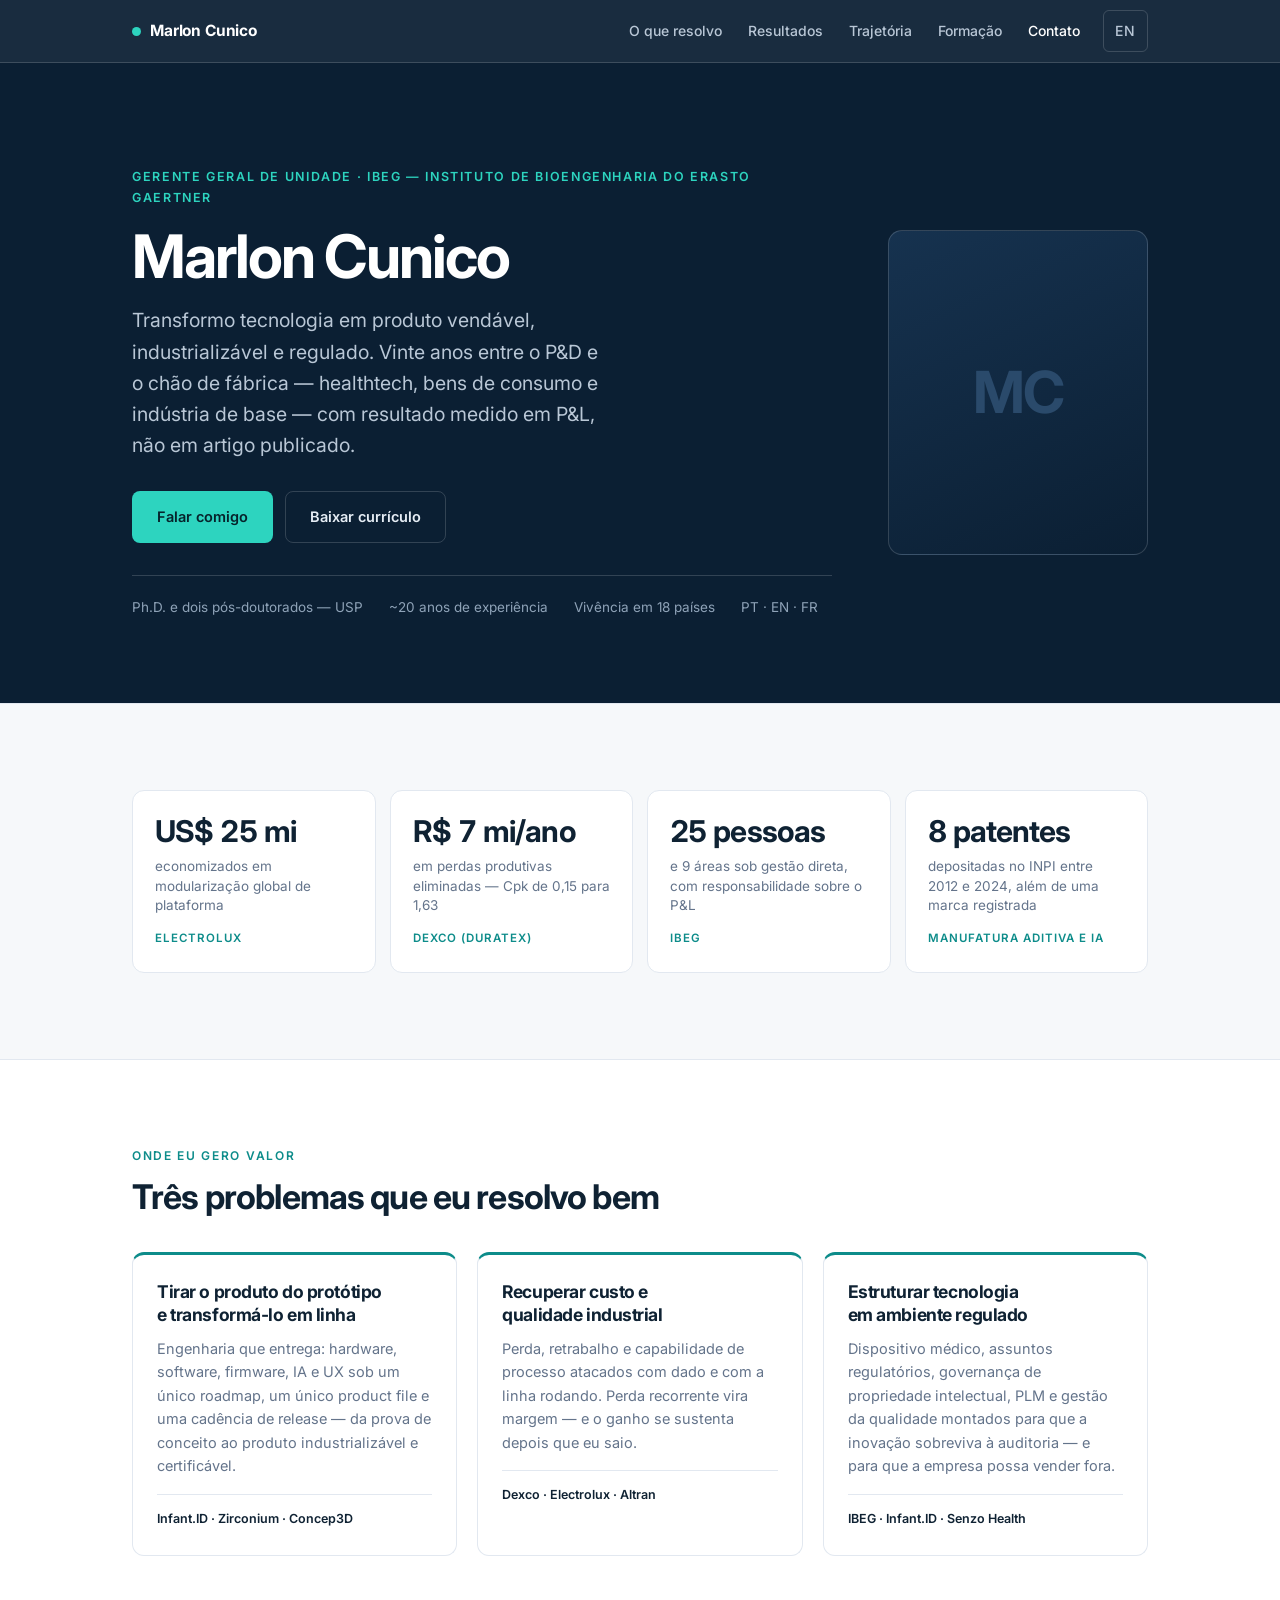
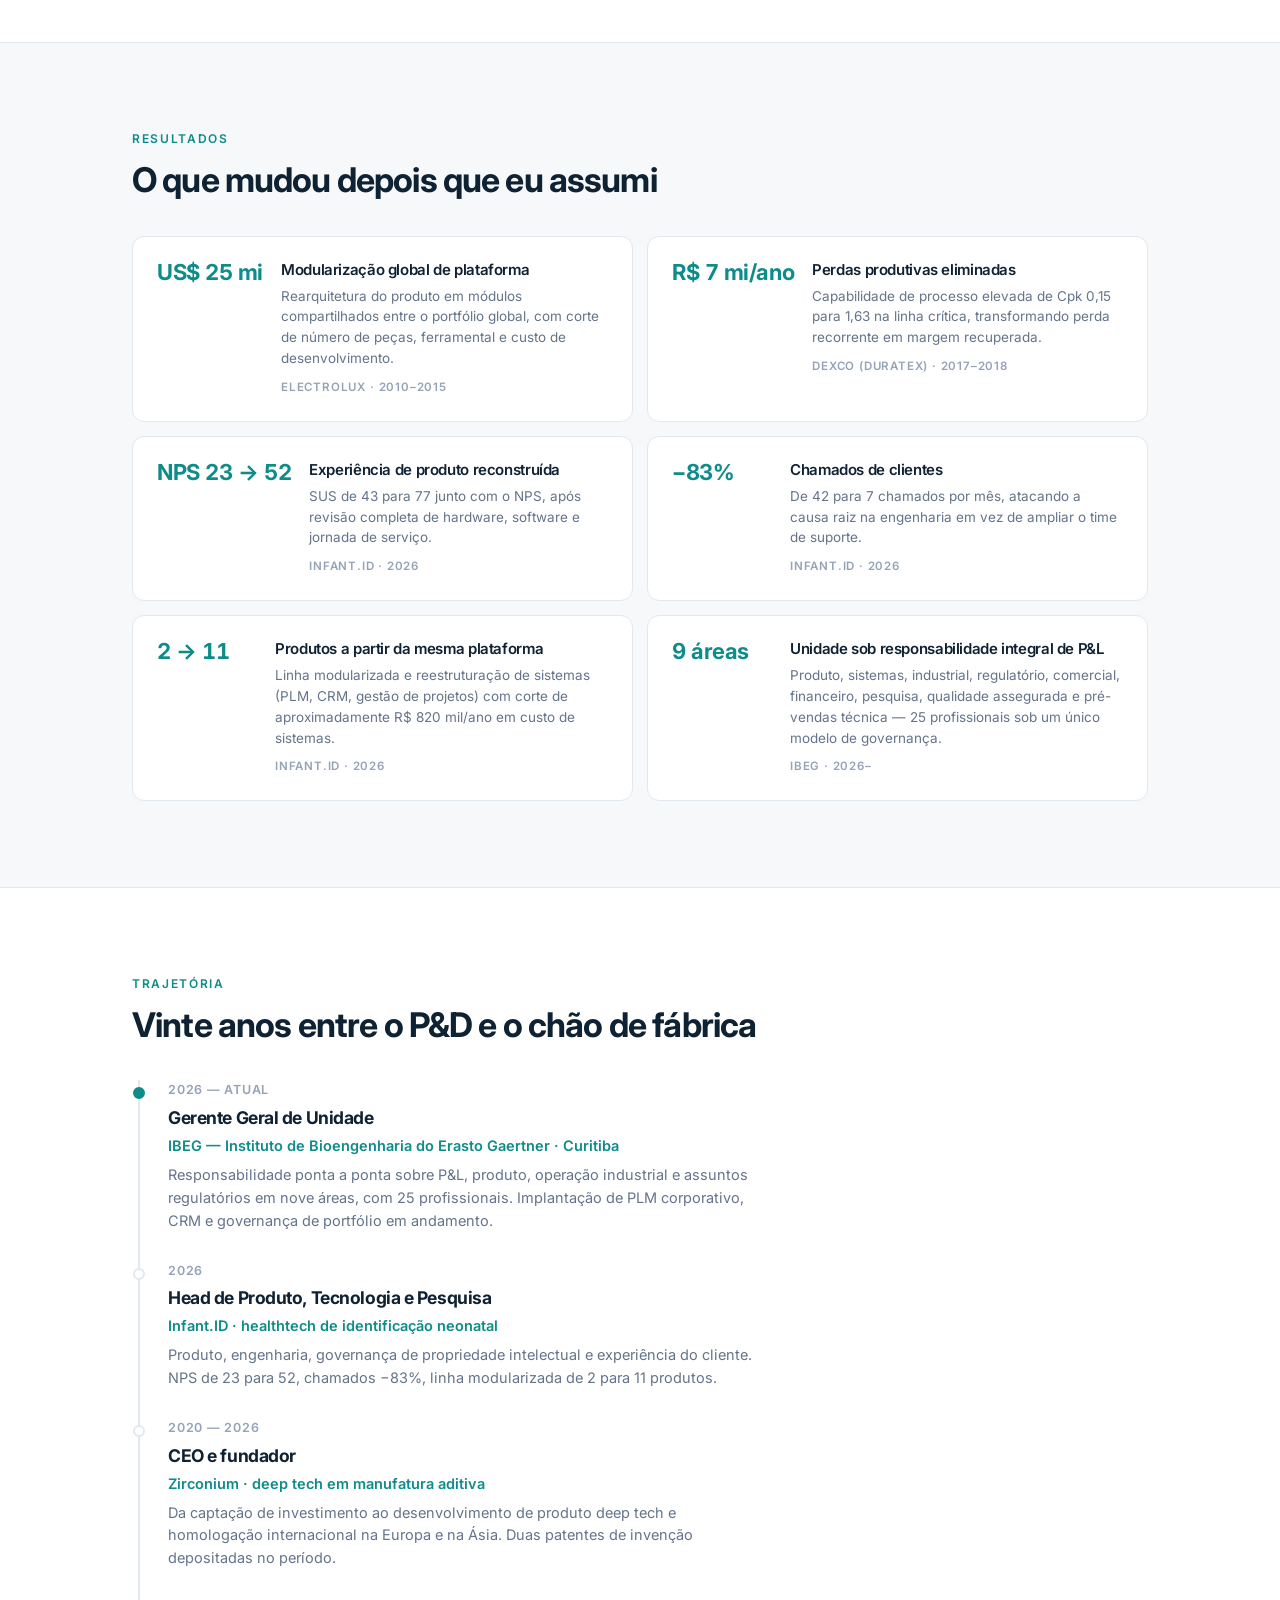
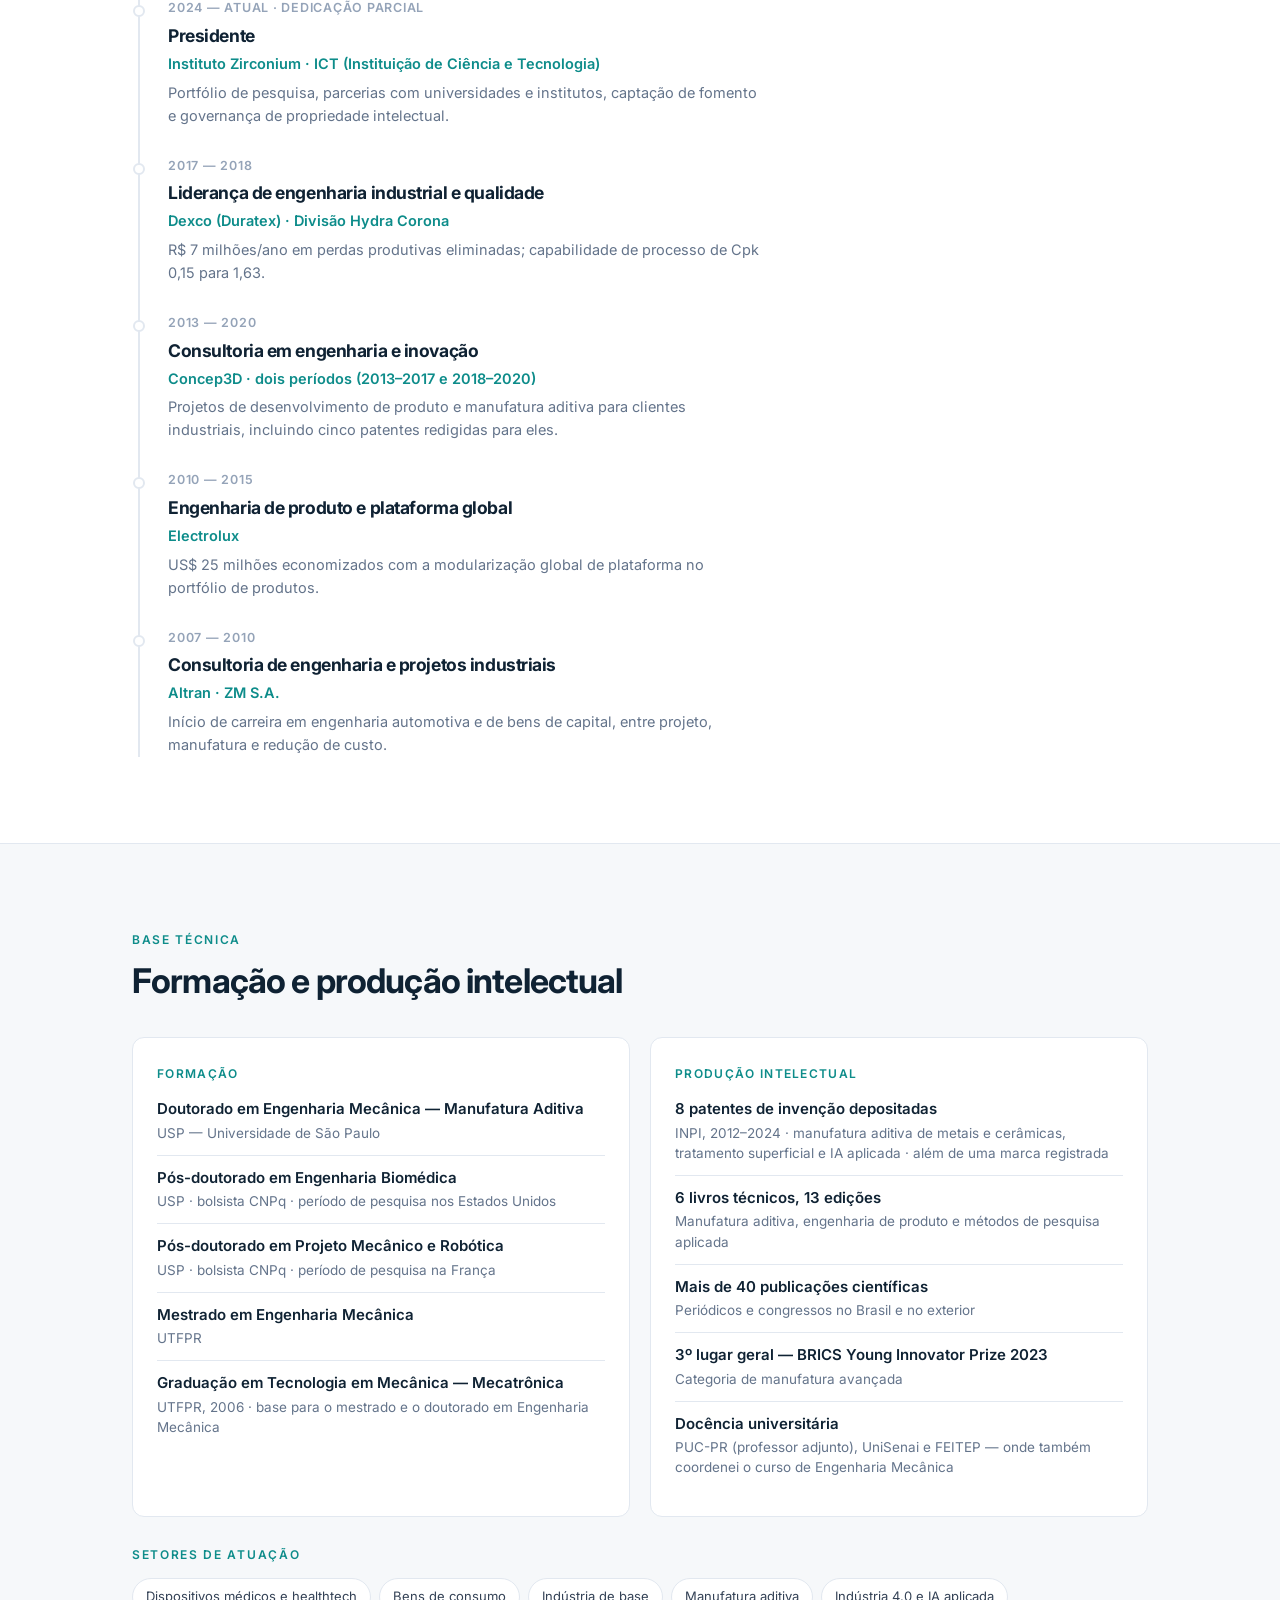
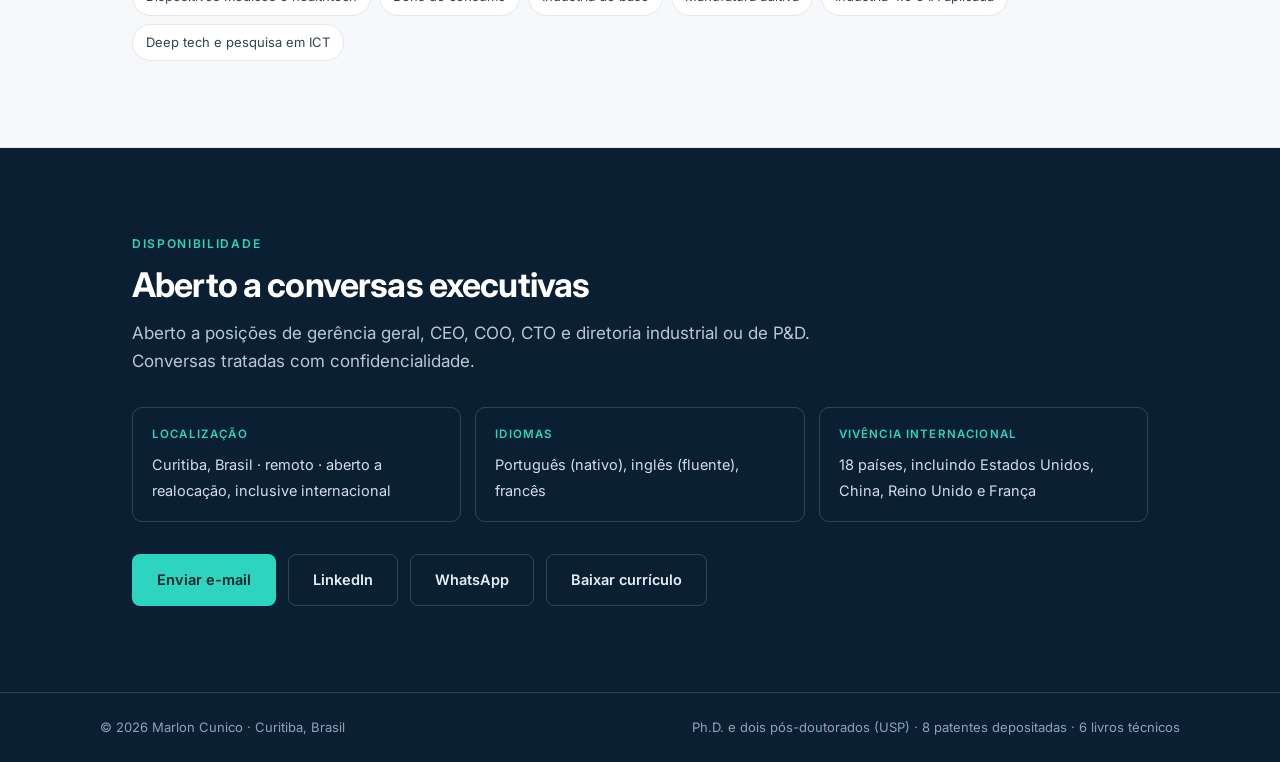
==== index.html @ d59b27b6 "Add files via upload" ====
<!DOCTYPE html>
<html lang="pt-BR">
<head>
<meta charset="utf-8">
<meta name="viewport" content="width=device-width, initial-scale=1">
<title>Marlon Cunico — Executivo de P&D e Indústria | CEO, Gerente Geral, Diretor Industrial</title>
<meta name="description" content="Executivo de P&D e indústria com ~20 anos entre engenharia avançada e chão de fábrica. Gerente Geral de Unidade no IBEG, Ph.D. e dois pós-doutorados pela USP, 8 patentes depositadas. Healthtech, dispositivos médicos e Indústria 4.0.">
<meta name="author" content="Marlon Wesley Machado Cunico">
<link rel="canonical" href="https://www.marloncunico.com/">
<link rel="alternate" hreflang="pt-BR" href="https://www.marloncunico.com/">
<link rel="alternate" hreflang="en" href="https://www.marloncunico.com/en/">
<link rel="alternate" hreflang="x-default" href="https://www.marloncunico.com/">

<meta property="og:type" content="profile">
<meta property="og:locale" content="pt_BR">
<meta property="og:locale:alternate" content="en_US">
<meta property="og:site_name" content="Marlon Cunico">
<meta property="og:title" content="Marlon Cunico — Executivo de P&D e Indústria">
<meta property="og:description" content="Transformo tecnologia em produto vendável, industrializável e regulado. US$ 25 mi em modularização global, R$ 7 mi/ano em perdas eliminadas, 9 áreas e 25 profissionais sob gestão.">
<meta property="og:url" content="https://www.marloncunico.com/">
<meta property="og:image" content="https://www.marloncunico.com/assets/img/og-image.png">
<meta property="og:image:width" content="1200">
<meta property="og:image:height" content="630">
<meta name="twitter:card" content="summary_large_image">
<meta name="theme-color" content="#0B1F33">

<link rel="icon" href="assets/img/favicon.svg" type="image/svg+xml">
<link rel="apple-touch-icon" href="assets/img/favicon.svg">
<link rel="preconnect" href="https://fonts.googleapis.com">
<link rel="preconnect" href="https://fonts.gstatic.com" crossorigin>
<link rel="stylesheet" href="https://fonts.googleapis.com/css2?family=Inter:wght@400;500;600;700&display=swap">
<link rel="stylesheet" href="assets/css/style.css">
</head>
<body>
<a class="skip" href="#conteudo">Ir para o conteúdo</a>

<header class="site-head">
  <div class="wrap head-in">
    <a class="brand" href="#topo"><span class="dot"></span>Marlon Cunico</a>
    <button class="nav-toggle" type="button" aria-expanded="false" aria-controls="menu">Menu</button>
    <nav class="nav" id="menu" aria-label="Navegação principal">
      <a href="#problemas">O que resolvo</a>
      <a href="#resultados">Resultados</a>
      <a href="#trajetoria">Trajetória</a>
      <a href="#formacao">Formação</a>
      <a href="#contato">Contato</a>
      <a class="lang" href="en/" hreflang="en" lang="en">EN</a>
    </nav>
  </div>
</header>

<main id="conteudo">

<!-- ============================ HERO ============================ -->
<section class="hero" id="topo">
  <div class="wrap hero-grid">
    <div>
      <p class="kicker">Gerente Geral de Unidade · IBEG — Instituto de Bioengenharia do Erasto Gaertner</p>
      <h1>Marlon Cunico</h1>
      <p class="tagline">Transformo tecnologia em produto vendável, industrializável e regulado. Vinte anos entre o P&amp;D e o chão de fábrica — healthtech, bens de consumo e indústria de base — com resultado medido em P&amp;L, não em artigo publicado.</p>
      <div class="actions">
        <a class="btn btn--primary" href="mailto:marloncunico@gmail.com?subject=Contato%20executivo">Falar comigo</a>
        <a class="btn btn--ghost" href="cv/cv-marlon-cunico.pdf" target="_blank" rel="noopener">Baixar currículo</a>
      </div>
      <p class="meta">
        <span>Ph.D. e dois pós-doutorados — USP</span>
        <span>~20 anos de experiência</span>
        <span>Vivência em 18 países</span>
        <span>PT · EN · FR</span>
      </p>
    </div>

    <!-- Foto: coloque o arquivo em assets/img/foto-marlon.jpg (proporção 4:5).
         Enquanto o arquivo não existir, aparece o monograma. -->
    <figure class="portrait">
      <img src="assets/img/foto-marlon.jpg" alt="Retrato de Marlon Cunico" width="440" height="550" onerror="this.remove()">
      <span class="portrait-mono" aria-hidden="true">MC</span>
    </figure>
  </div>
</section>

<!-- ============================ NÚMEROS ============================ -->
<section class="section section--tint" aria-label="Números de carreira">
  <div class="wrap">
    <ul class="kpis">
      <li class="kpi">
        <p class="figure">US$ 25 mi</p>
        <p class="label">economizados em modularização global de plataforma</p>
        <p class="source">Electrolux</p>
      </li>
      <li class="kpi">
        <p class="figure">R$ 7 mi/ano</p>
        <p class="label">em perdas produtivas eliminadas — Cpk de 0,15 para 1,63</p>
        <p class="source">Dexco (Duratex)</p>
      </li>
      <li class="kpi">
        <p class="figure">25 pessoas</p>
        <p class="label">e 9 áreas sob gestão direta, com responsabilidade sobre o P&amp;L</p>
        <p class="source">IBEG</p>
      </li>
      <li class="kpi">
        <p class="figure">8 patentes</p>
        <p class="label">depositadas no INPI entre 2012 e 2024, além de uma marca registrada</p>
        <p class="source">Manufatura aditiva e IA</p>
      </li>
    </ul>
  </div>
</section>

<!-- ============================ PROBLEMAS ============================ -->
<section class="section" id="problemas">
  <div class="wrap">
    <div class="head-gap">
      <p class="eyebrow">Onde eu gero valor</p>
      <h2>Três problemas que eu resolvo bem</h2>
    </div>
    <div class="problems">
      <article class="problem">
        <h3>Tirar o produto do protótipo e transformá-lo em linha</h3>
        <p>Engenharia que entrega: hardware, software, firmware, IA e UX sob um único roadmap, um único product file e uma cadência de release — da prova de conceito ao produto industrializável e certificável.</p>
        <p class="who">Infant.ID · Zirconium · Concep3D</p>
      </article>
      <article class="problem">
        <h3>Recuperar custo e qualidade industrial</h3>
        <p>Perda, retrabalho e capabilidade de processo atacados com dado e com a linha rodando. Perda recorrente vira margem — e o ganho se sustenta depois que eu saio.</p>
        <p class="who">Dexco · Electrolux · Altran</p>
      </article>
      <article class="problem">
        <h3>Estruturar tecnologia em ambiente regulado</h3>
        <p>Dispositivo médico, assuntos regulatórios, governança de propriedade intelectual, PLM e gestão da qualidade montados para que a inovação sobreviva à auditoria — e para que a empresa possa vender fora.</p>
        <p class="who">IBEG · Infant.ID · Senzo Health</p>
      </article>
    </div>
  </div>
</section>

<!-- ============================ RESULTADOS ============================ -->
<section class="section section--tint" id="resultados">
  <div class="wrap">
    <div class="head-gap">
      <p class="eyebrow">Resultados</p>
      <h2>O que mudou depois que eu assumi</h2>
    </div>
    <div class="results">
      <article class="result">
        <p class="figure">US$ 25 mi</p>
        <div>
          <h3>Modularização global de plataforma</h3>
          <p>Rearquitetura do produto em módulos compartilhados entre o portfólio global, com corte de número de peças, ferramental e custo de desenvolvimento.</p>
          <p class="where">Electrolux · 2010–2015</p>
        </div>
      </article>
      <article class="result">
        <p class="figure">R$ 7 mi/ano</p>
        <div>
          <h3>Perdas produtivas eliminadas</h3>
          <p>Capabilidade de processo elevada de Cpk 0,15 para 1,63 na linha crítica, transformando perda recorrente em margem recuperada.</p>
          <p class="where">Dexco (Duratex) · 2017–2018</p>
        </div>
      </article>
      <article class="result">
        <p class="figure">NPS 23 → 52</p>
        <div>
          <h3>Experiência de produto reconstruída</h3>
          <p>SUS de 43 para 77 junto com o NPS, após revisão completa de hardware, software e jornada de serviço.</p>
          <p class="where">Infant.ID · 2026</p>
        </div>
      </article>
      <article class="result">
        <p class="figure">−83%</p>
        <div>
          <h3>Chamados de clientes</h3>
          <p>De 42 para 7 chamados por mês, atacando a causa raiz na engenharia em vez de ampliar o time de suporte.</p>
          <p class="where">Infant.ID · 2026</p>
        </div>
      </article>
      <article class="result">
        <p class="figure">2 → 11</p>
        <div>
          <h3>Produtos a partir da mesma plataforma</h3>
          <p>Linha modularizada e reestruturação de sistemas (PLM, CRM, gestão de projetos) com corte de aproximadamente R$ 820 mil/ano em custo de sistemas.</p>
          <p class="where">Infant.ID · 2026</p>
        </div>
      </article>
      <article class="result">
        <p class="figure">9 áreas</p>
        <div>
          <h3>Unidade sob responsabilidade integral de P&amp;L</h3>
          <p>Produto, sistemas, industrial, regulatório, comercial, financeiro, pesquisa, qualidade assegurada e pré-vendas técnica — 25 profissionais sob um único modelo de governança.</p>
          <p class="where">IBEG · 2026–</p>
        </div>
      </article>
    </div>
  </div>
</section>

<!-- ============================ TRAJETÓRIA ============================ -->
<section class="section" id="trajetoria">
  <div class="wrap">
    <div class="head-gap">
      <p class="eyebrow">Trajetória</p>
      <h2>Vinte anos entre o P&amp;D e o chão de fábrica</h2>
    </div>
    <ol class="timeline">
      <li class="current">
        <p class="when">2026 — atual</p>
        <h3>Gerente Geral de Unidade</h3>
        <p class="org">IBEG — Instituto de Bioengenharia do Erasto Gaertner · Curitiba</p>
        <p>Responsabilidade ponta a ponta sobre P&amp;L, produto, operação industrial e assuntos regulatórios em nove áreas, com 25 profissionais. Implantação de PLM corporativo, CRM e governança de portfólio em andamento.</p>
      </li>
      <li>
        <p class="when">2026</p>
        <h3>Head de Produto, Tecnologia e Pesquisa</h3>
        <p class="org">Infant.ID · healthtech de identificação neonatal</p>
        <p>Produto, engenharia, governança de propriedade intelectual e experiência do cliente. NPS de 23 para 52, chamados −83%, linha modularizada de 2 para 11 produtos.</p>
      </li>
      <li>
        <p class="when">2020 — 2026</p>
        <h3>CEO e fundador</h3>
        <p class="org">Zirconium · deep tech em manufatura aditiva</p>
        <p>Da captação de investimento ao desenvolvimento de produto deep tech e homologação internacional na Europa e na Ásia. Duas patentes de invenção depositadas no período.</p>
      </li>
      <li>
        <p class="when">2024 — atual · dedicação parcial</p>
        <h3>Presidente</h3>
        <p class="org">Instituto Zirconium · ICT (Instituição de Ciência e Tecnologia)</p>
        <p>Portfólio de pesquisa, parcerias com universidades e institutos, captação de fomento e governança de propriedade intelectual.</p>
      </li>
      <li>
        <p class="when">2017 — 2018</p>
        <h3>Liderança de engenharia industrial e qualidade</h3>
        <p class="org">Dexco (Duratex) · Divisão Hydra Corona</p>
        <p>R$ 7 milhões/ano em perdas produtivas eliminadas; capabilidade de processo de Cpk 0,15 para 1,63.</p>
      </li>
      <li>
        <p class="when">2013 — 2020</p>
        <h3>Consultoria em engenharia e inovação</h3>
        <p class="org">Concep3D · dois períodos (2013–2017 e 2018–2020)</p>
        <p>Projetos de desenvolvimento de produto e manufatura aditiva para clientes industriais, incluindo cinco patentes redigidas para eles.</p>
      </li>
      <li>
        <p class="when">2010 — 2015</p>
        <h3>Engenharia de produto e plataforma global</h3>
        <p class="org">Electrolux</p>
        <p>US$ 25 milhões economizados com a modularização global de plataforma no portfólio de produtos.</p>
      </li>
      <li>
        <p class="when">2007 — 2010</p>
        <h3>Consultoria de engenharia e projetos industriais</h3>
        <p class="org">Altran · ZM S.A.</p>
        <p>Início de carreira em engenharia automotiva e de bens de capital, entre projeto, manufatura e redução de custo.</p>
      </li>
    </ol>
  </div>
</section>

<!-- ============================ FORMAÇÃO ============================ -->
<section class="section section--tint" id="formacao">
  <div class="wrap">
    <div class="head-gap">
      <p class="eyebrow">Base técnica</p>
      <h2>Formação e produção intelectual</h2>
    </div>
    <div class="two-cols">
      <div class="panel">
        <h3>Formação</h3>
        <div class="entry">
          <strong>Doutorado em Engenharia Mecânica — Manufatura Aditiva</strong>
          <span>USP — Universidade de São Paulo</span>
        </div>
        <div class="entry">
          <strong>Pós-doutorado em Engenharia Biomédica</strong>
          <span>USP · bolsista CNPq · período de pesquisa nos Estados Unidos</span>
        </div>
        <div class="entry">
          <strong>Pós-doutorado em Projeto Mecânico e Robótica</strong>
          <span>USP · bolsista CNPq · período de pesquisa na França</span>
        </div>
        <div class="entry">
          <strong>Mestrado em Engenharia Mecânica</strong>
          <span>UTFPR</span>
        </div>
        <div class="entry">
          <strong>Graduação em Tecnologia em Mecânica — Mecatrônica</strong>
          <span>UTFPR, 2006 · base para o mestrado e o doutorado em Engenharia Mecânica</span>
        </div>
      </div>

      <div class="panel">
        <h3>Produção intelectual</h3>
        <div class="entry">
          <strong>8 patentes de invenção depositadas</strong>
          <span>INPI, 2012–2024 · manufatura aditiva de metais e cerâmicas, tratamento superficial e IA aplicada · além de uma marca registrada</span>
        </div>
        <div class="entry">
          <strong>6 livros técnicos, 13 edições</strong>
          <span>Manufatura aditiva, engenharia de produto e métodos de pesquisa aplicada</span>
        </div>
        <div class="entry">
          <strong>Mais de 40 publicações científicas</strong>
          <span>Periódicos e congressos no Brasil e no exterior</span>
        </div>
        <div class="entry">
          <strong>3º lugar geral — BRICS Young Innovator Prize 2023</strong>
          <span>Categoria de manufatura avançada</span>
        </div>
        <div class="entry">
          <strong>Docência universitária</strong>
          <span>PUC-PR (professor adjunto), UniSenai e FEITEP — onde também coordenei o curso de Engenharia Mecânica</span>
        </div>
      </div>
    </div>

    <p class="eyebrow" style="margin-top:28px">Setores de atuação</p>
    <div class="tags">
      <span class="tag">Dispositivos médicos e healthtech</span>
      <span class="tag">Bens de consumo</span>
      <span class="tag">Indústria de base</span>
      <span class="tag">Manufatura aditiva</span>
      <span class="tag">Indústria 4.0 e IA aplicada</span>
      <span class="tag">Deep tech e pesquisa em ICT</span>
    </div>
  </div>
</section>

<!-- ============================ CONTATO ============================ -->
<section class="section section--dark" id="contato">
  <div class="wrap">
    <p class="eyebrow">Disponibilidade</p>
    <h2>Aberto a conversas executivas</h2>
    <p class="intro">Aberto a posições de gerência geral, CEO, COO, CTO e diretoria industrial ou de P&amp;D. Conversas tratadas com confidencialidade.</p>

    <div class="avail">
      <div>
        <strong>Localização</strong>
        <span>Curitiba, Brasil · remoto · aberto a realocação, inclusive internacional</span>
      </div>
      <div>
        <strong>Idiomas</strong>
        <span>Português (nativo), inglês (fluente), francês</span>
      </div>
      <div>
        <strong>Vivência internacional</strong>
        <span>18 países, incluindo Estados Unidos, China, Reino Unido e França</span>
      </div>
    </div>

    <div class="contact-actions">
      <a class="btn btn--primary" href="mailto:marloncunico@gmail.com?subject=Contato%20executivo">Enviar e-mail</a>
      <!-- CONFIRME a URL do seu perfil no LinkedIn -->
      <a class="btn btn--ghost" href="https://www.linkedin.com/in/marloncunico/" target="_blank" rel="noopener">LinkedIn</a>
      <!-- TROQUE 5541999999999 pelo seu WhatsApp: 55 + DDD + número -->
      <a class="btn btn--ghost" href="https://wa.me/5541999999999" target="_blank" rel="noopener">WhatsApp</a>
      <a class="btn btn--ghost" href="cv/cv-marlon-cunico.pdf" target="_blank" rel="noopener">Baixar currículo</a>
    </div>
  </div>
</section>

</main>

<footer class="site-foot">
  <div class="wrap foot-in">
    <span>© 2026 Marlon Cunico · Curitiba, Brasil</span>
    <span>Ph.D. e dois pós-doutorados (USP) · 8 patentes depositadas · 6 livros técnicos</span>
  </div>
</footer>

<script src="assets/js/main.js" defer></script>

<script type="application/ld+json">
{
  "@context": "https://schema.org",
  "@type": "Person",
  "name": "Marlon Cunico",
  "alternateName": "Marlon Wesley Machado Cunico",
  "url": "https://www.marloncunico.com/",
  "image": "https://www.marloncunico.com/assets/img/foto-marlon.jpg",
  "email": "mailto:marloncunico@gmail.com",
  "jobTitle": "Gerente Geral de Unidade",
  "description": "Executivo de P&D e indústria com cerca de 20 anos entre engenharia avançada, gestão geral e inovação. Ph.D. e dois pós-doutorados pela USP em manufatura aditiva e engenharia biomédica.",
  "worksFor": {
    "@type": "Organization",
    "name": "IBEG — Instituto de Bioengenharia do Erasto Gaertner"
  },
  "alumniOf": [
    { "@type": "CollegeOrUniversity", "name": "Universidade de São Paulo (USP)" },
    { "@type": "CollegeOrUniversity", "name": "Universidade Tecnológica Federal do Paraná (UTFPR)" }
  ],
  "knowsAbout": [
    "Manufatura aditiva",
    "Dispositivos médicos",
    "Engenharia de produto",
    "Indústria 4.0",
    "Assuntos regulatórios",
    "Gestão industrial"
  ],
  "knowsLanguage": ["pt-BR", "en", "fr"],
  "address": {
    "@type": "PostalAddress",
    "addressLocality": "Curitiba",
    "addressRegion": "PR",
    "addressCountry": "BR"
  },
  "sameAs": [
    "https://www.linkedin.com/in/marloncunico/",
    "http://lattes.cnpq.br/1738615239211559"
  ]
}
</script>
</body>
</html>
---- assets/css/style.css ----
/* =========================================================
   marloncunico.com — folha de estilo única
   Paleta: azul-petróleo profundo + teal. Tipografia: Inter.
   ========================================================= */

:root{
  --navy:#0B1F33;
  --navy-2:#16324F;
  --ink:#0F2233;
  --text:#334155;
  --muted:#64748B;
  --line:#E2E8F0;
  --surface:#F6F8FA;
  --white:#FFFFFF;
  --teal:#0D8C8A;
  --teal-bright:#2DD4BF;
  --teal-soft:#E6F4F3;
  --on-dark:#E6EDF5;
  --on-dark-mute:#B9C7D6;
  --on-dark-faint:#8FA3B8;
  --line-dark:rgba(255,255,255,.16);
  --wrap:1080px;
  --pad:clamp(20px,4vw,32px);
  --radius:12px;
}

*,*::before,*::after{box-sizing:border-box}
html{scroll-behavior:smooth;scroll-padding-top:78px}
@media (prefers-reduced-motion:reduce){
  html{scroll-behavior:auto}
  *{animation:none!important;transition:none!important}
}
body{
  margin:0;
  background:var(--white);
  color:var(--text);
  font:16px/1.65 Inter,system-ui,-apple-system,"Segoe UI",Roboto,Arial,sans-serif;
  -webkit-font-smoothing:antialiased;
  text-rendering:optimizeLegibility;
}
img{max-width:100%;display:block}
a{color:var(--teal)}
h1,h2,h3{color:var(--ink);margin:0;letter-spacing:-.025em;text-wrap:balance}
p{margin:0}
ul,ol{margin:0;padding:0;list-style:none}

.wrap{width:100%;max-width:var(--wrap);margin:0 auto;padding-left:var(--pad);padding-right:var(--pad)}
.skip{position:absolute;left:-9999px;top:0;background:var(--white);color:var(--ink);padding:12px 18px;z-index:99}
.skip:focus{left:12px;top:12px}
:focus-visible{outline:2px solid var(--teal-bright);outline-offset:3px;border-radius:4px}

/* ---------- cabeçalho ---------- */
.site-head{
  position:sticky;top:0;z-index:50;
  background:rgba(11,31,51,.94);
  backdrop-filter:saturate(160%) blur(10px);
  border-bottom:1px solid var(--line-dark);
}
.head-in{display:flex;align-items:center;justify-content:space-between;gap:20px;height:62px}
.brand{
  font-weight:700;font-size:15.5px;color:#fff;text-decoration:none;letter-spacing:-.01em;
  display:inline-flex;align-items:center;gap:9px;
}
.brand .dot{width:9px;height:9px;border-radius:50%;background:var(--teal-bright);flex:0 0 auto}
.nav{display:flex;align-items:center;gap:4px}
.nav a{
  color:var(--on-dark-mute);text-decoration:none;font-size:14px;font-weight:500;
  padding:8px 11px;border-radius:6px;transition:color .15s,background .15s;
}
.nav a:hover{color:#fff;background:rgba(255,255,255,.07)}
.nav a.active{color:#fff}
.lang{
  margin-left:8px;padding:7px 13px;border:1px solid var(--line-dark);border-radius:999px;
  font-size:12px;font-weight:600;letter-spacing:.08em;color:var(--on-dark);text-decoration:none;
}
.lang:hover{border-color:#fff;color:#fff}
.nav-toggle{display:none;background:none;border:1px solid var(--line-dark);border-radius:8px;
  color:var(--on-dark);padding:8px 12px;font:600 13px Inter,sans-serif;cursor:pointer}

@media (max-width:820px){
  .nav-toggle{display:block}
  .nav{
    position:absolute;left:0;right:0;top:62px;display:none;flex-direction:column;align-items:stretch;
    gap:2px;background:var(--navy);border-bottom:1px solid var(--line-dark);padding:12px var(--pad) 18px;
  }
  .nav.open{display:flex}
  .nav a{padding:11px 4px;font-size:15px}
  .lang{margin:8px 0 0;align-self:flex-start}
}

/* ---------- blocos genéricos ---------- */
.section{padding:clamp(52px,7vw,86px) 0}
.section--tint{background:var(--surface);border-top:1px solid var(--line);border-bottom:1px solid var(--line)}
.section--dark{background:var(--navy);color:var(--on-dark)}
.eyebrow{
  font-size:12px;font-weight:600;letter-spacing:.14em;text-transform:uppercase;
  color:var(--teal);margin-bottom:12px;
}
.section--dark .eyebrow{color:var(--teal-bright)}
.section h2{font-size:clamp(25px,3.4vw,34px);line-height:1.14;font-weight:700;margin-bottom:14px}
.section--dark h2{color:#fff}
.section .intro{font-size:17px;color:var(--muted);max-width:62ch}
.section--dark .intro{color:var(--on-dark-mute)}
.section .head-gap{margin-bottom:36px}

/* ---------- hero ---------- */
.hero{background:var(--navy);color:var(--on-dark);padding:clamp(56px,9vw,104px) 0 clamp(48px,7vw,84px)}
.hero-grid{display:grid;grid-template-columns:minmax(0,1fr) 260px;gap:clamp(28px,5vw,56px);align-items:center}
.hero .kicker{
  font-size:12.5px;font-weight:600;letter-spacing:.13em;text-transform:uppercase;
  color:var(--teal-bright);margin-bottom:18px;
}
.hero h1{font-size:clamp(38px,6.4vw,60px);line-height:1.02;font-weight:700;color:#fff;letter-spacing:-.035em}
.hero .tagline{margin-top:18px;font-size:clamp(17px,2.1vw,19.5px);line-height:1.6;color:var(--on-dark-mute);max-width:40ch}
.hero .actions{display:flex;flex-wrap:wrap;gap:12px;margin-top:30px}
.hero .meta{
  margin-top:32px;padding-top:20px;border-top:1px solid var(--line-dark);
  display:flex;flex-wrap:wrap;gap:10px 26px;font-size:13.5px;color:var(--on-dark-faint);
}
.portrait{
  position:relative;margin:0;width:100%;aspect-ratio:4/5;border-radius:14px;overflow:hidden;
  border:1px solid var(--line-dark);background:linear-gradient(155deg,var(--navy-2),var(--navy));
}
.portrait img{width:100%;height:100%;object-fit:cover;position:relative;z-index:1}
.portrait-mono{
  position:absolute;inset:0;display:flex;align-items:center;justify-content:center;
  font-size:58px;font-weight:700;letter-spacing:-.04em;color:#2A4A6B;
}
@media (max-width:860px){
  .hero-grid{grid-template-columns:1fr}
  .portrait{display:none}
}

/* ---------- botões ---------- */
.btn{
  display:inline-block;text-decoration:none;font-size:14.5px;font-weight:600;
  padding:13px 24px;border-radius:8px;border:1px solid transparent;transition:.15s;cursor:pointer;
}
.btn--primary{background:var(--teal-bright);color:#06232B}
.btn--primary:hover{background:#5EEAD4}
.btn--ghost{border-color:var(--line-dark);color:var(--on-dark)}
.btn--ghost:hover{border-color:#fff;color:#fff}

/* ---------- números ---------- */
.kpis{display:grid;grid-template-columns:repeat(4,1fr);gap:14px}
.kpi{background:var(--white);border:1px solid var(--line);border-radius:var(--radius);padding:24px 22px}
.kpi .figure{
  font-size:clamp(23px,2.7vw,30px);font-weight:700;letter-spacing:-.03em;color:var(--ink);
  line-height:1.12;font-variant-numeric:tabular-nums;text-wrap:balance;
}
.kpi .label{font-size:13.5px;line-height:1.45;color:var(--muted);margin-top:9px}
.kpi .source{
  font-size:11.5px;font-weight:600;letter-spacing:.09em;text-transform:uppercase;
  color:var(--teal);margin-top:13px;
}
@media (max-width:900px){.kpis{grid-template-columns:repeat(2,1fr)}}
@media (max-width:520px){.kpis{gap:10px}.kpi{padding:18px 16px}}
@media (max-width:560px){.hero .kicker{font-size:11.5px;letter-spacing:.11em}}

/* ---------- problemas ---------- */
.problems{display:grid;grid-template-columns:repeat(3,1fr);gap:20px}
.problem{border:1px solid var(--line);border-top:3px solid var(--teal);border-radius:var(--radius);padding:26px 24px}
.problem h3{font-size:17.5px;font-weight:700;line-height:1.3;margin-bottom:10px}
.problem p{font-size:14.5px;line-height:1.62;color:var(--muted)}
.problem .who{
  margin-top:16px;padding-top:14px;border-top:1px solid var(--line);
  font-size:12.5px;font-weight:600;color:var(--ink);
}
@media (max-width:860px){.problems{grid-template-columns:1fr}}

/* ---------- resultados ---------- */
.results{display:grid;grid-template-columns:repeat(2,1fr);gap:14px}
.result{
  background:var(--white);border:1px solid var(--line);border-radius:var(--radius);
  padding:22px 24px;display:flex;gap:18px;align-items:flex-start;
}
.result .figure{
  flex:0 0 auto;min-width:100px;font-size:22px;font-weight:700;letter-spacing:-.02em;
  color:var(--teal);line-height:1.25;font-variant-numeric:tabular-nums;
}
.result h3{font-size:15px;font-weight:600;line-height:1.4;margin-bottom:6px}
.result p{font-size:13.5px;line-height:1.55;color:var(--muted)}
.result .where{
  display:inline-block;margin-top:10px;font-size:11.5px;font-weight:600;
  letter-spacing:.07em;text-transform:uppercase;color:#94A3B8;
}
@media (max-width:860px){
  .results{grid-template-columns:1fr}
  .result{flex-direction:column;gap:7px}
  .result .figure{min-width:0;font-size:20px}
}

/* ---------- trajetória ---------- */
.timeline{border-left:2px solid var(--line);margin-left:6px}
.timeline li{position:relative;padding:0 0 28px 28px}
.timeline li:last-child{padding-bottom:0}
.timeline li::before{
  content:"";position:absolute;left:-7px;top:7px;width:12px;height:12px;border-radius:50%;
  background:var(--white);border:2px solid var(--line);
}
.timeline li.current::before{background:var(--teal);border-color:var(--teal)}
.timeline .when{font-size:12.5px;font-weight:600;letter-spacing:.06em;color:#94A3B8;text-transform:uppercase}
.timeline h3{font-size:17.5px;font-weight:700;margin:4px 0 2px}
.timeline .org{font-size:14.5px;font-weight:600;color:var(--teal);margin-bottom:6px}
.timeline p{font-size:14.5px;line-height:1.58;color:var(--muted);max-width:66ch}
@media (max-width:560px){
  .timeline li{padding-left:22px;padding-bottom:22px}
  .timeline h3{font-size:16.5px}
  .timeline p{font-size:14px}
}

/* ---------- formação ---------- */
.two-cols{display:grid;grid-template-columns:1fr 1fr;gap:20px}
.panel{background:var(--white);border:1px solid var(--line);border-radius:var(--radius);padding:26px 24px}
.panel h3{
  font-size:12px;font-weight:600;letter-spacing:.11em;text-transform:uppercase;
  color:var(--teal);margin-bottom:16px;
}
.entry{padding:12px 0;border-top:1px solid var(--line)}
.entry:first-of-type{border-top:0;padding-top:0}
.entry strong{display:block;font-size:15px;font-weight:600;color:var(--ink);line-height:1.35}
.entry span{display:block;font-size:13.5px;color:var(--muted);line-height:1.5;margin-top:3px}
.tags{display:flex;flex-wrap:wrap;gap:8px;margin-top:14px}
.tag{
  display:inline-block;padding:7px 13px;border:1px solid var(--line);border-radius:999px;
  font-size:13px;color:var(--text);background:var(--white);
}
@media (max-width:860px){.two-cols{grid-template-columns:1fr}}

/* ---------- contato ---------- */
.avail{display:grid;grid-template-columns:repeat(3,1fr);gap:14px;margin:32px 0}
.avail div{border:1px solid var(--line-dark);border-radius:10px;padding:17px 19px}
.avail strong{
  display:block;font-size:11.5px;font-weight:600;letter-spacing:.1em;text-transform:uppercase;
  color:var(--teal-bright);margin-bottom:7px;
}
.avail span{font-size:14.5px;color:#D3DEEA;line-height:1.45}
.contact-actions{display:flex;flex-wrap:wrap;gap:12px}
@media (max-width:860px){.avail{grid-template-columns:1fr}}

/* ---------- rodapé ---------- */
.site-foot{background:var(--navy);color:var(--on-dark-faint);border-top:1px solid var(--line-dark)}
.foot-in{
  display:flex;justify-content:space-between;align-items:center;gap:14px;flex-wrap:wrap;
  padding:24px 0;font-size:13px;
}
.foot-in a{color:var(--on-dark-faint);text-decoration:none}
.foot-in a:hover{color:#fff}

/* ---------- impressão ---------- */
@media print{
  .site-head,.nav-toggle,.hero .actions,.contact-actions,.site-foot,.portrait{display:none!important}
  body{font-size:11pt;color:#000;background:#fff}
  .hero,.section--dark{background:#fff!important;color:#000!important}
  .hero h1,.section--dark h2,.hero .tagline,.avail span{color:#000!important}
  .section{padding:14pt 0;break-inside:avoid}
  .kpi,.result,.problem,.panel,.avail div{border:1pt solid #999;break-inside:avoid}
  .timeline li{break-inside:avoid}
  a[href^="http"]::after{content:" (" attr(href) ")";font-size:9pt;color:#555}
}
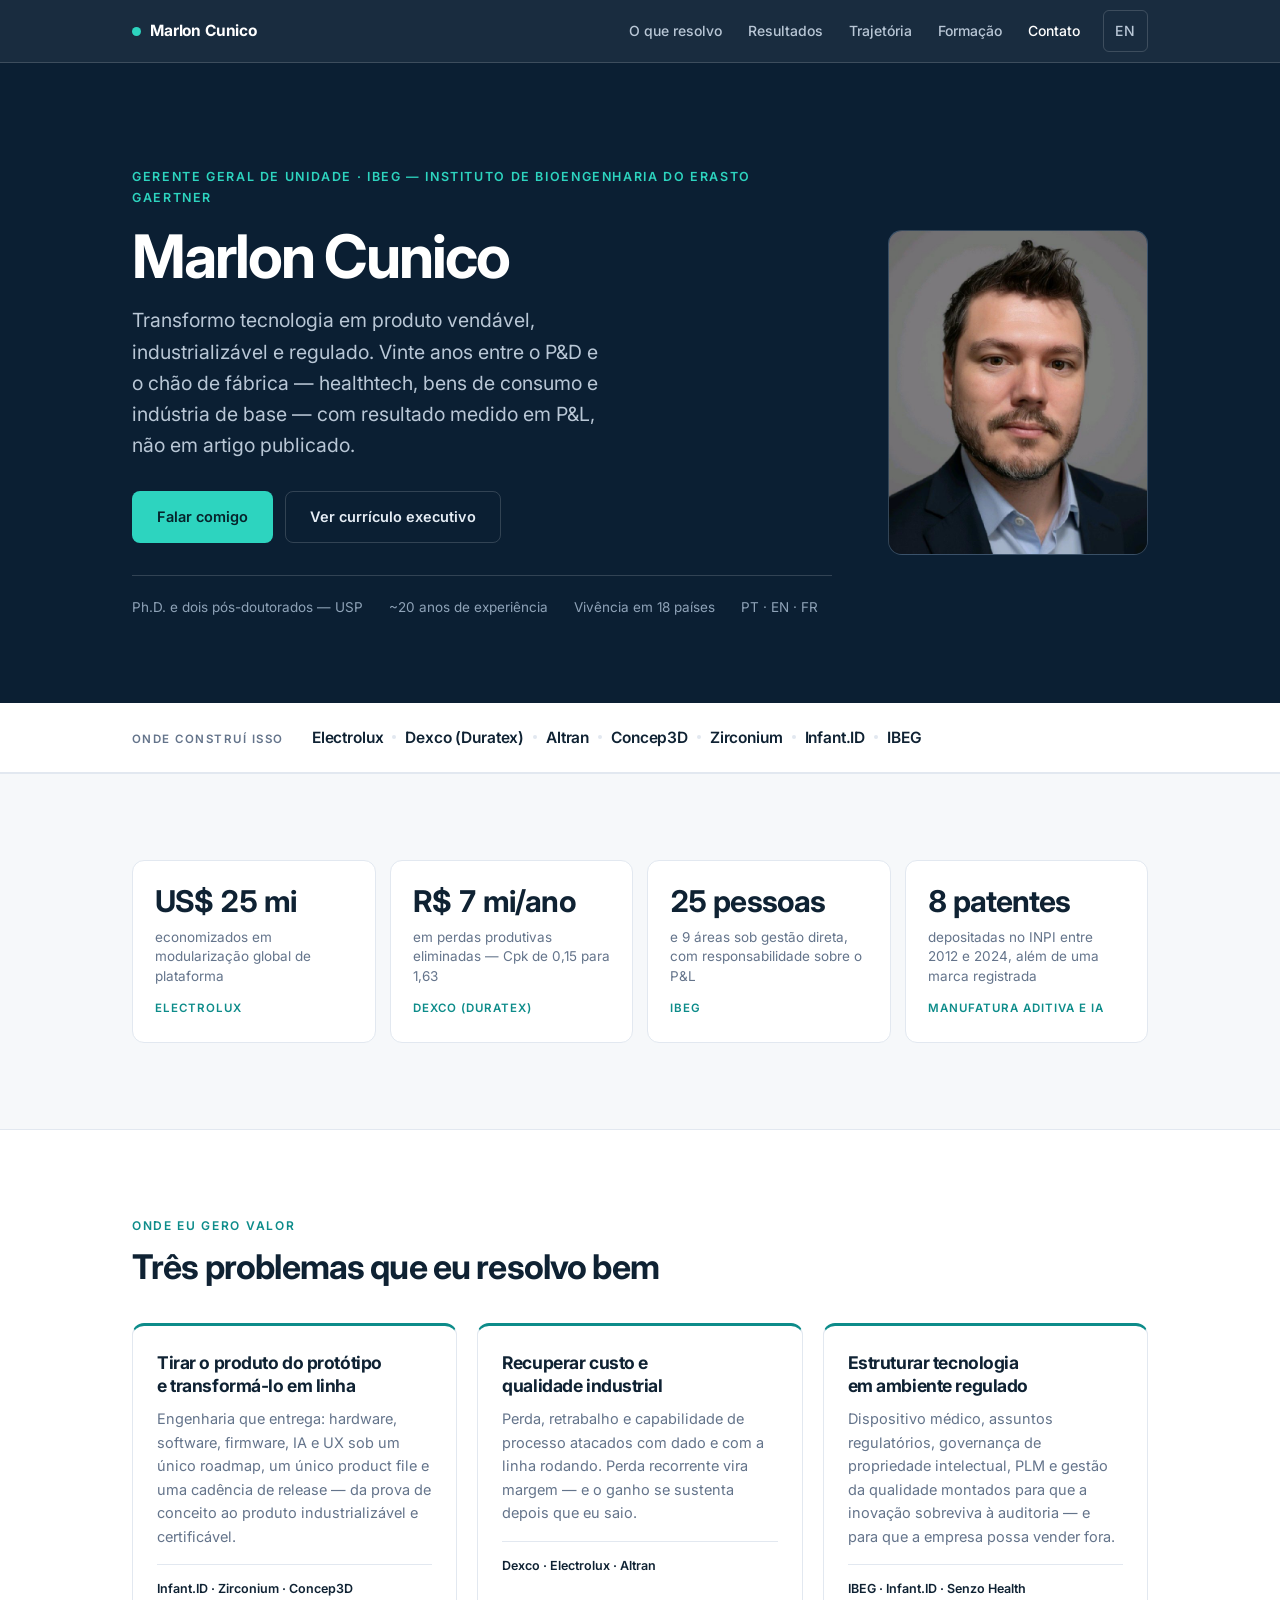
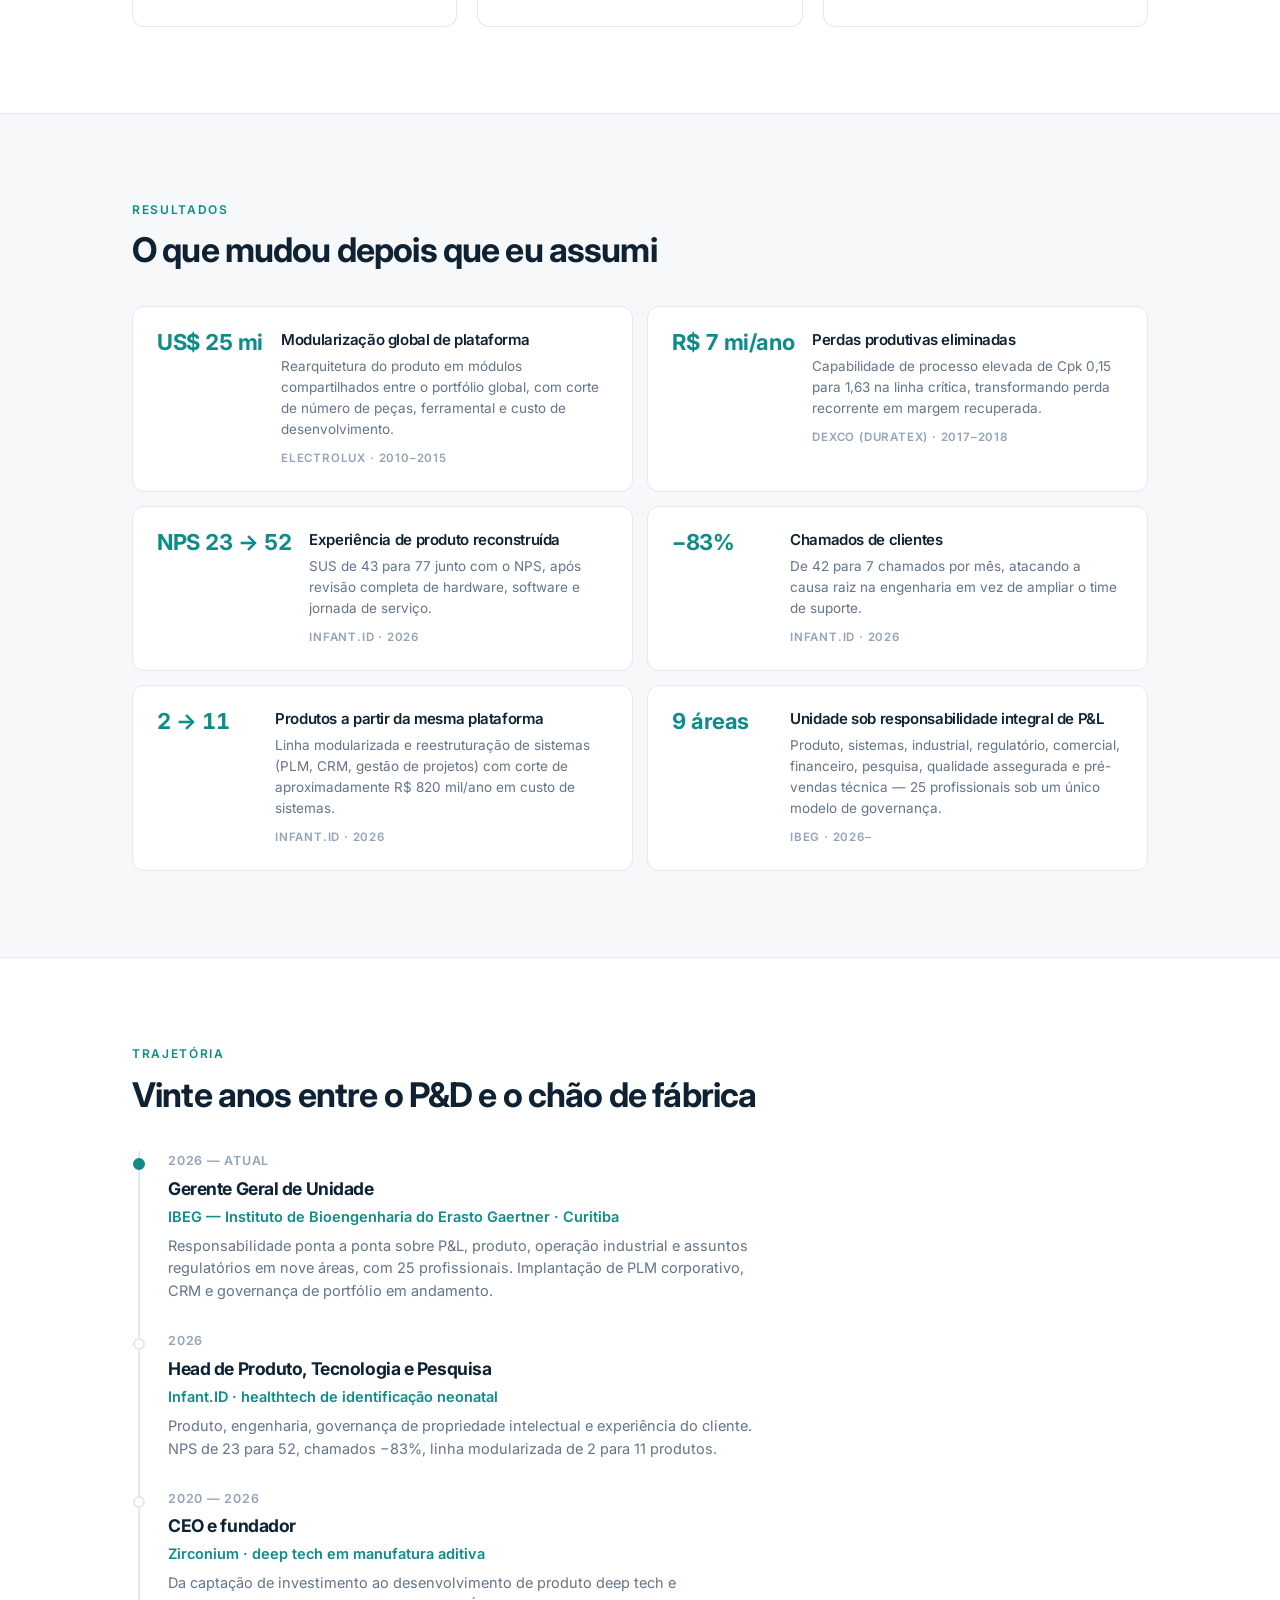
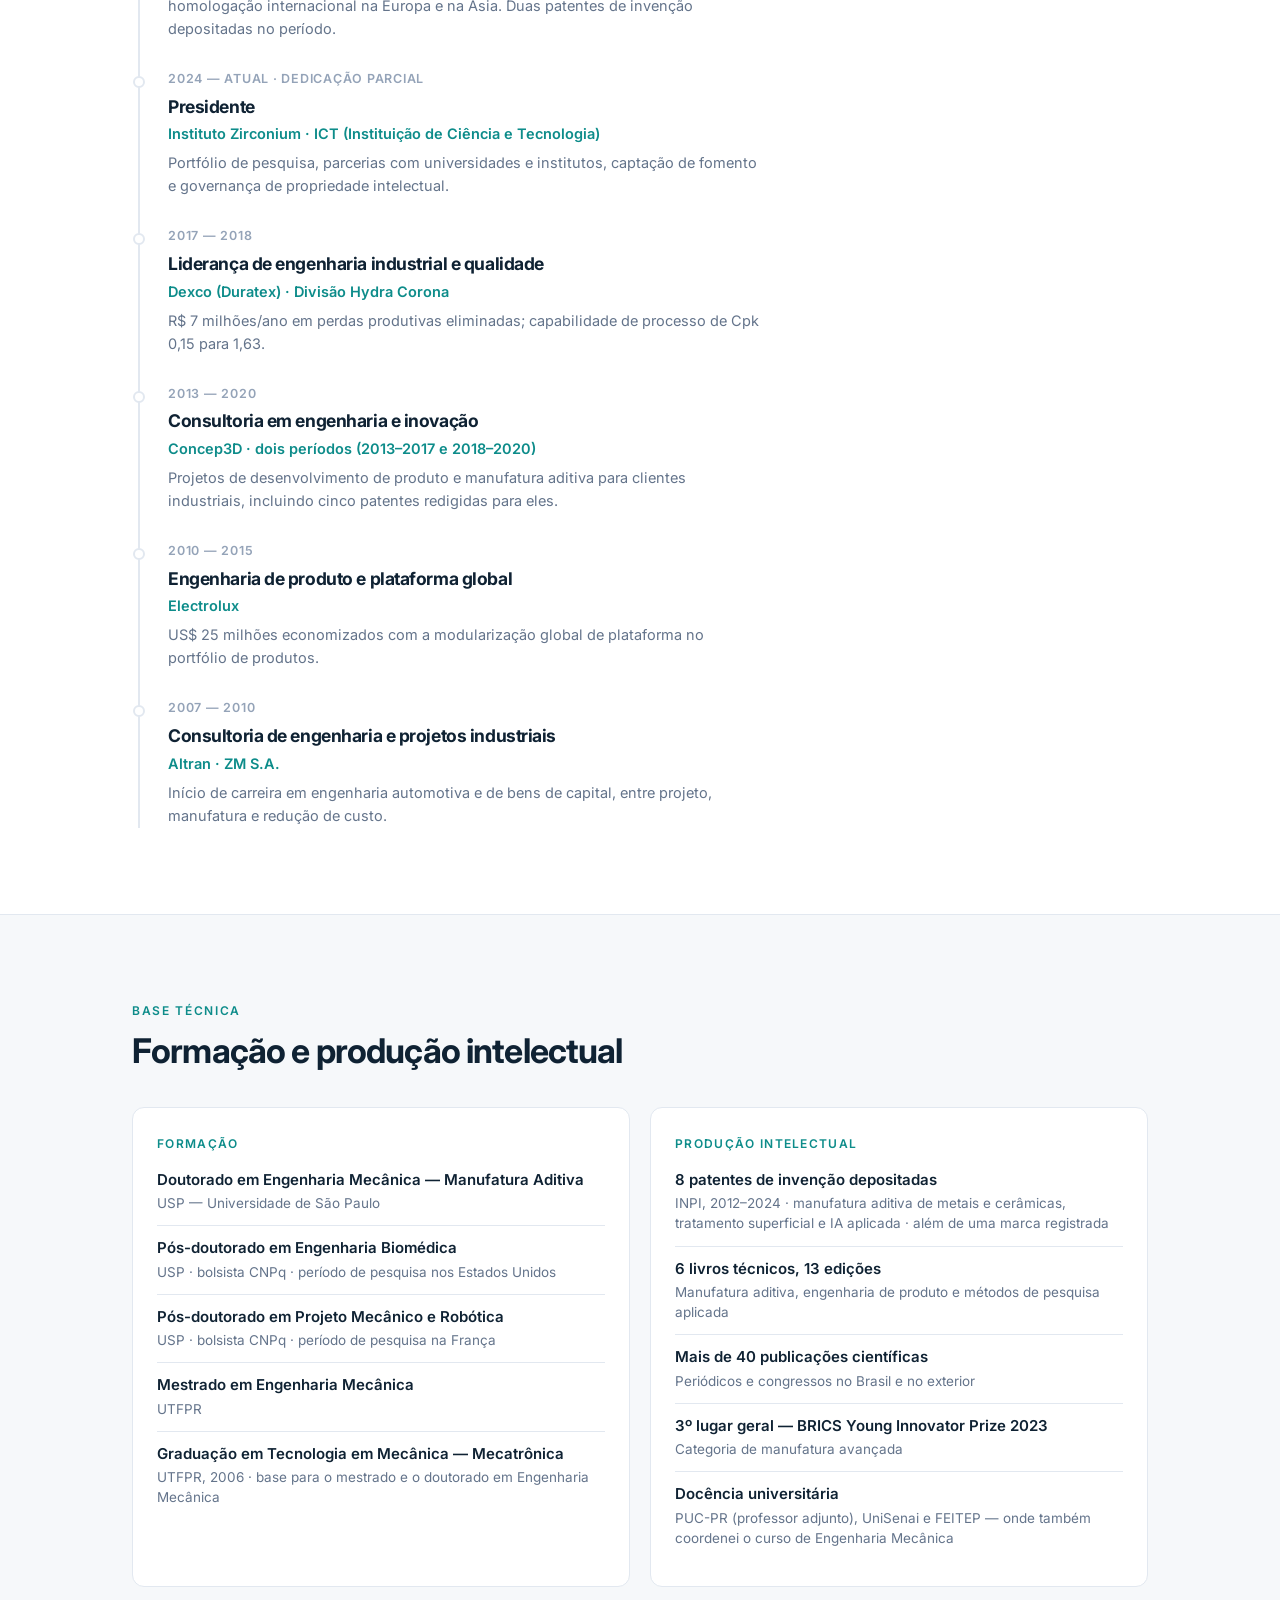
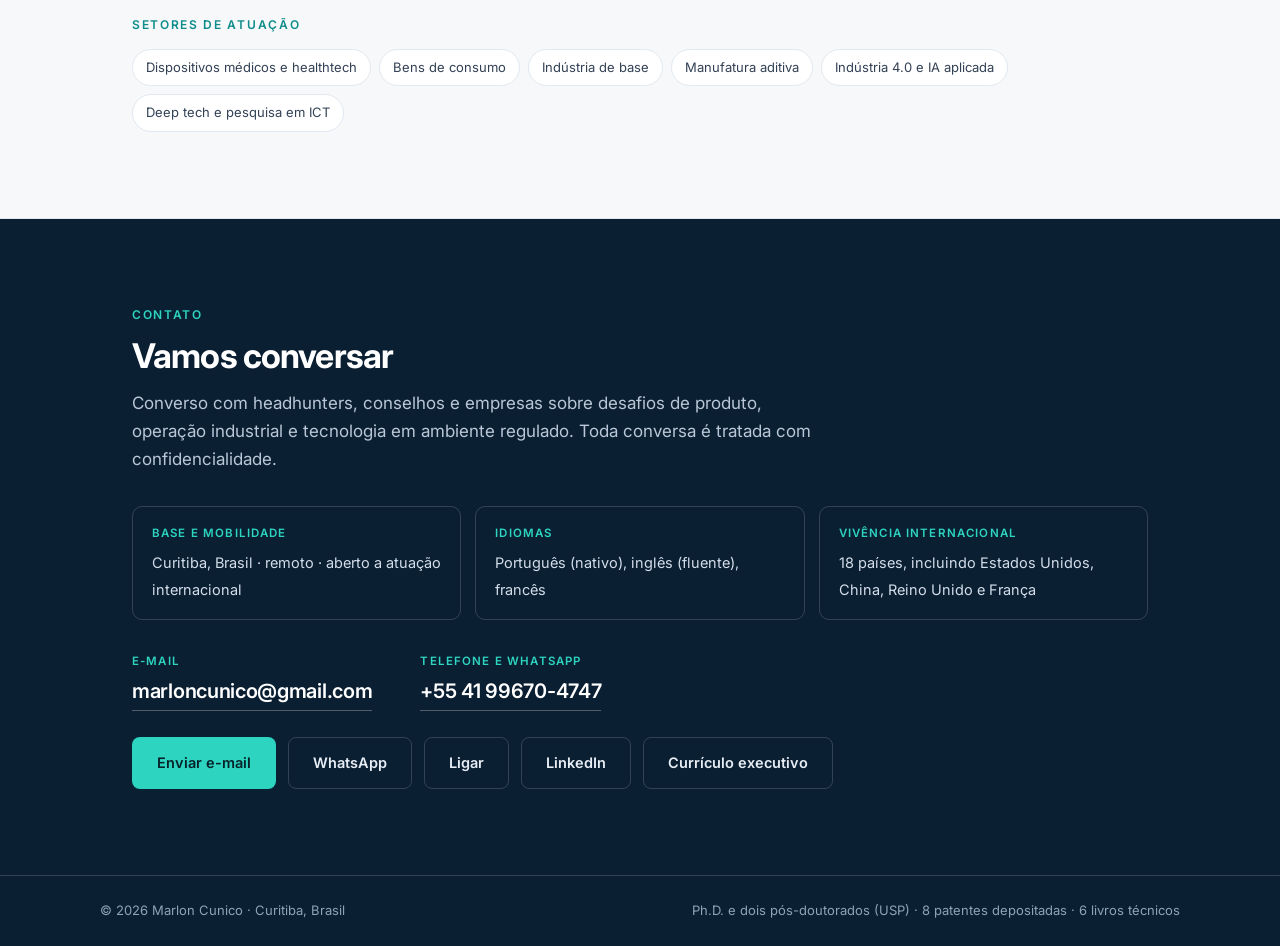
==== commit 7042be2f: "Add files via upload" ====
--- a/index.html
+++ b/index.html
@@ -60,7 +60,7 @@
       <p class="tagline">Transformo tecnologia em produto vendável, industrializável e regulado. Vinte anos entre o P&amp;D e o chão de fábrica — healthtech, bens de consumo e indústria de base — com resultado medido em P&amp;L, não em artigo publicado.</p>
       <div class="actions">
         <a class="btn btn--primary" href="mailto:marloncunico@gmail.com?subject=Contato%20executivo">Falar comigo</a>
-        <a class="btn btn--ghost" href="cv/cv-marlon-cunico.pdf" target="_blank" rel="noopener">Baixar currículo</a>
+        <a class="btn btn--ghost" href="https://docs.google.com/document/d/1lY-ezVRZNqF6hR2u0Ow3k0ZvVfF5Lm27/preview" target="_blank" rel="noopener">Ver currículo executivo</a>
       </div>
       <p class="meta">
         <span>Ph.D. e dois pós-doutorados — USP</span>
@@ -70,12 +70,27 @@
       </p>
     </div>
 
-    <!-- Foto: coloque o arquivo em assets/img/foto-marlon.jpg (proporção 4:5).
-         Enquanto o arquivo não existir, aparece o monograma. -->
+    <!-- Para trocar a foto, substitua assets/img/marlon-cunico.jpg (proporção 4:5). -->
     <figure class="portrait">
-      <img src="assets/img/foto-marlon.jpg" alt="Retrato de Marlon Cunico" width="440" height="550" onerror="this.remove()">
+      <img src="assets/img/marlon-cunico.jpg" alt="Marlon Cunico" width="640" height="800" onerror="this.remove()">
       <span class="portrait-mono" aria-hidden="true">MC</span>
     </figure>
+  </div>
+</section>
+
+<!-- ============================ EMPRESAS ============================ -->
+<section class="trust" aria-label="Empresas onde atuei">
+  <div class="wrap trust-in">
+    <p class="trust-label">Onde construí isso</p>
+    <ul class="trust-list">
+      <li>Electrolux</li>
+      <li>Dexco (Duratex)</li>
+      <li>Altran</li>
+      <li>Concep3D</li>
+      <li>Zirconium</li>
+      <li>Infant.ID</li>
+      <li>IBEG</li>
+    </ul>
   </div>
 </section>
 
@@ -326,14 +341,14 @@
 <!-- ============================ CONTATO ============================ -->
 <section class="section section--dark" id="contato">
   <div class="wrap">
-    <p class="eyebrow">Disponibilidade</p>
-    <h2>Aberto a conversas executivas</h2>
-    <p class="intro">Aberto a posições de gerência geral, CEO, COO, CTO e diretoria industrial ou de P&amp;D. Conversas tratadas com confidencialidade.</p>
+    <p class="eyebrow">Contato</p>
+    <h2>Vamos conversar</h2>
+    <p class="intro">Converso com headhunters, conselhos e empresas sobre desafios de produto, operação industrial e tecnologia em ambiente regulado. Toda conversa é tratada com confidencialidade.</p>
 
     <div class="avail">
       <div>
-        <strong>Localização</strong>
-        <span>Curitiba, Brasil · remoto · aberto a realocação, inclusive internacional</span>
+        <strong>Base e mobilidade</strong>
+        <span>Curitiba, Brasil · remoto · aberto a atuação internacional</span>
       </div>
       <div>
         <strong>Idiomas</strong>
@@ -345,13 +360,17 @@
       </div>
     </div>
 
+    <ul class="contact-lines">
+      <li><span>E-mail</span><a href="mailto:marloncunico@gmail.com?subject=Contato%20executivo">marloncunico@gmail.com</a></li>
+      <li><span>Telefone e WhatsApp</span><a href="tel:+5541996704747">+55 41 99670-4747</a></li>
+    </ul>
+
     <div class="contact-actions">
       <a class="btn btn--primary" href="mailto:marloncunico@gmail.com?subject=Contato%20executivo">Enviar e-mail</a>
-      <!-- CONFIRME a URL do seu perfil no LinkedIn -->
-      <a class="btn btn--ghost" href="https://www.linkedin.com/in/marloncunico/" target="_blank" rel="noopener">LinkedIn</a>
-      <!-- TROQUE 5541999999999 pelo seu WhatsApp: 55 + DDD + número -->
-      <a class="btn btn--ghost" href="https://wa.me/5541999999999" target="_blank" rel="noopener">WhatsApp</a>
-      <a class="btn btn--ghost" href="cv/cv-marlon-cunico.pdf" target="_blank" rel="noopener">Baixar currículo</a>
+      <a class="btn btn--ghost" href="https://wa.me/5541996704747" target="_blank" rel="noopener">WhatsApp</a>
+      <a class="btn btn--ghost" href="tel:+5541996704747">Ligar</a>
+      <a class="btn btn--ghost" href="https://www.linkedin.com/in/marlon-cunico-b2b38110/" target="_blank" rel="noopener">LinkedIn</a>
+      <a class="btn btn--ghost" href="https://docs.google.com/document/d/1lY-ezVRZNqF6hR2u0Ow3k0ZvVfF5Lm27/preview" target="_blank" rel="noopener">Currículo executivo</a>
     </div>
   </div>
 </section>
@@ -374,7 +393,8 @@
   "name": "Marlon Cunico",
   "alternateName": "Marlon Wesley Machado Cunico",
   "url": "https://www.marloncunico.com/",
-  "image": "https://www.marloncunico.com/assets/img/foto-marlon.jpg",
+  "image": "https://www.marloncunico.com/assets/img/marlon-cunico.jpg",
+  "telephone": "+55-41-99670-4747",
   "email": "mailto:marloncunico@gmail.com",
   "jobTitle": "Gerente Geral de Unidade",
   "description": "Executivo de P&D e indústria com cerca de 20 anos entre engenharia avançada, gestão geral e inovação. Ph.D. e dois pós-doutorados pela USP em manufatura aditiva e engenharia biomédica.",
@@ -402,7 +422,7 @@
     "addressCountry": "BR"
   },
   "sameAs": [
-    "https://www.linkedin.com/in/marloncunico/",
+    "https://www.linkedin.com/in/marlon-cunico-b2b38110/",
     "http://lattes.cnpq.br/1738615239211559"
   ]
 }
--- a/assets/css/style.css
+++ b/assets/css/style.css
@@ -238,6 +238,40 @@
 .contact-actions{display:flex;flex-wrap:wrap;gap:12px}
 @media (max-width:860px){.avail{grid-template-columns:1fr}}
 
+/* ---------- faixa de empresas ---------- */
+.trust{background:var(--white);border-bottom:1px solid var(--line)}
+.trust-in{display:flex;align-items:baseline;gap:14px 28px;flex-wrap:wrap;padding-top:22px;padding-bottom:22px}
+.trust-label{
+  font-size:11.5px;font-weight:600;letter-spacing:.13em;text-transform:uppercase;
+  color:var(--muted);white-space:nowrap;
+}
+.trust-list{display:flex;flex-wrap:wrap;align-items:baseline;gap:8px 22px}
+.trust-list li{
+  font-size:15.5px;font-weight:600;color:var(--ink);letter-spacing:-.01em;
+  position:relative;white-space:nowrap;
+}
+.trust-list li+li::before{
+  content:"";position:absolute;left:-13px;top:50%;width:4px;height:4px;margin-top:-2px;
+  border-radius:50%;background:var(--line);
+}
+@media (max-width:640px){
+  .trust-list{gap:6px 18px}
+  .trust-list li{font-size:14px}
+  .trust-list li+li::before{left:-11px}
+}
+
+/* ---------- linhas de contato ---------- */
+.contact-lines{display:flex;flex-wrap:wrap;gap:14px 48px;margin:0 0 26px}
+.contact-lines li{display:flex;flex-direction:column;gap:4px}
+.contact-lines span{
+  font-size:11.5px;font-weight:600;letter-spacing:.1em;text-transform:uppercase;color:var(--teal-bright);
+}
+.contact-lines a{
+  font-size:clamp(17px,2.2vw,20px);font-weight:600;color:#fff;text-decoration:none;
+  letter-spacing:-.015em;border-bottom:1px solid rgba(255,255,255,.28);padding-bottom:2px;
+}
+.contact-lines a:hover{border-bottom-color:var(--teal-bright)}
+
 /* ---------- rodapé ---------- */
 .site-foot{background:var(--navy);color:var(--on-dark-faint);border-top:1px solid var(--line-dark)}
 .foot-in{
@@ -249,10 +283,14 @@
 
 /* ---------- impressão ---------- */
 @media print{
-  .site-head,.nav-toggle,.hero .actions,.contact-actions,.site-foot,.portrait{display:none!important}
+  .site-head,.nav-toggle,.hero .actions,.contact-actions,.site-foot{display:none!important}
+  .portrait{max-width:150px;border:1pt solid #999}
   body{font-size:11pt;color:#000;background:#fff}
   .hero,.section--dark{background:#fff!important;color:#000!important}
-  .hero h1,.section--dark h2,.hero .tagline,.avail span{color:#000!important}
+  .hero h1,.section--dark h2,.hero .tagline,.avail span,.contact-lines a{color:#000!important}
+  .contact-lines span{color:#444!important}
+  .contact-lines{gap:8px 32px}
+  .trust{border-bottom:1pt solid #999}
   .section{padding:14pt 0;break-inside:avoid}
   .kpi,.result,.problem,.panel,.avail div{border:1pt solid #999;break-inside:avoid}
   .timeline li{break-inside:avoid}
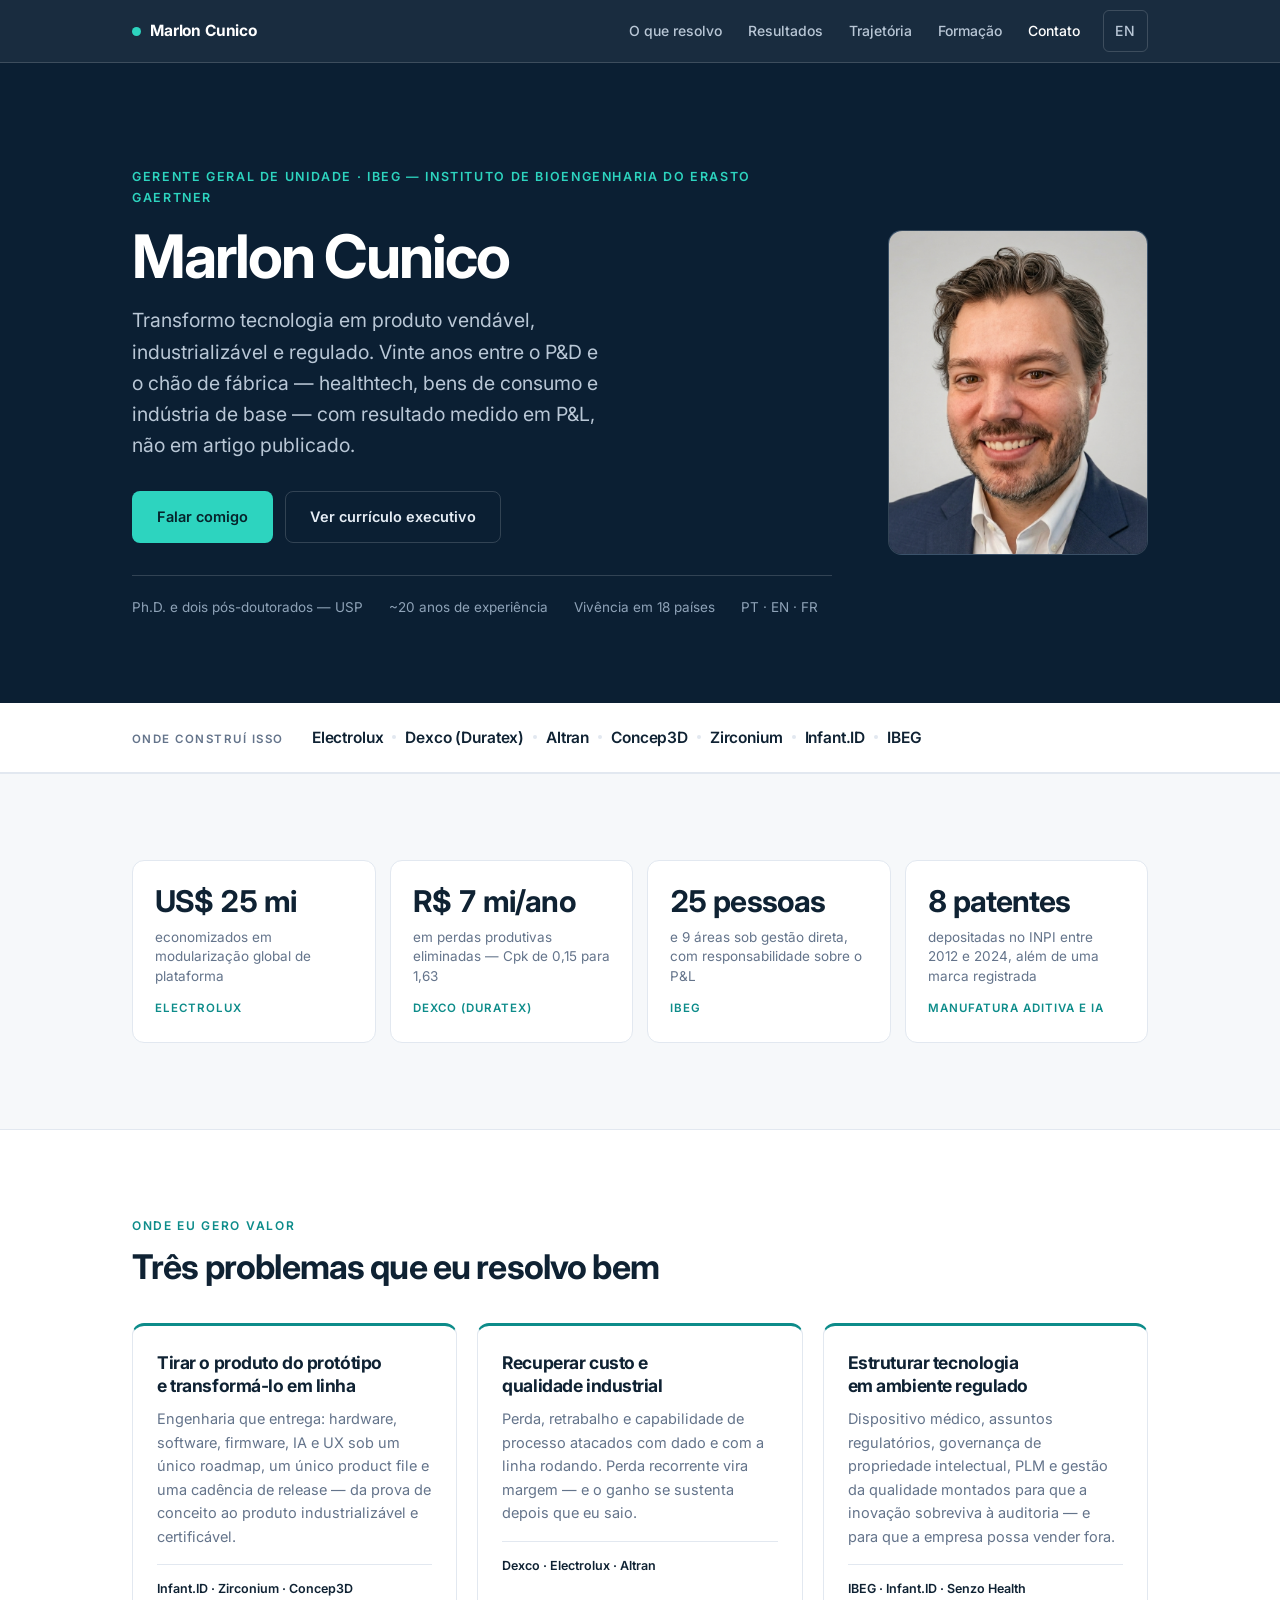
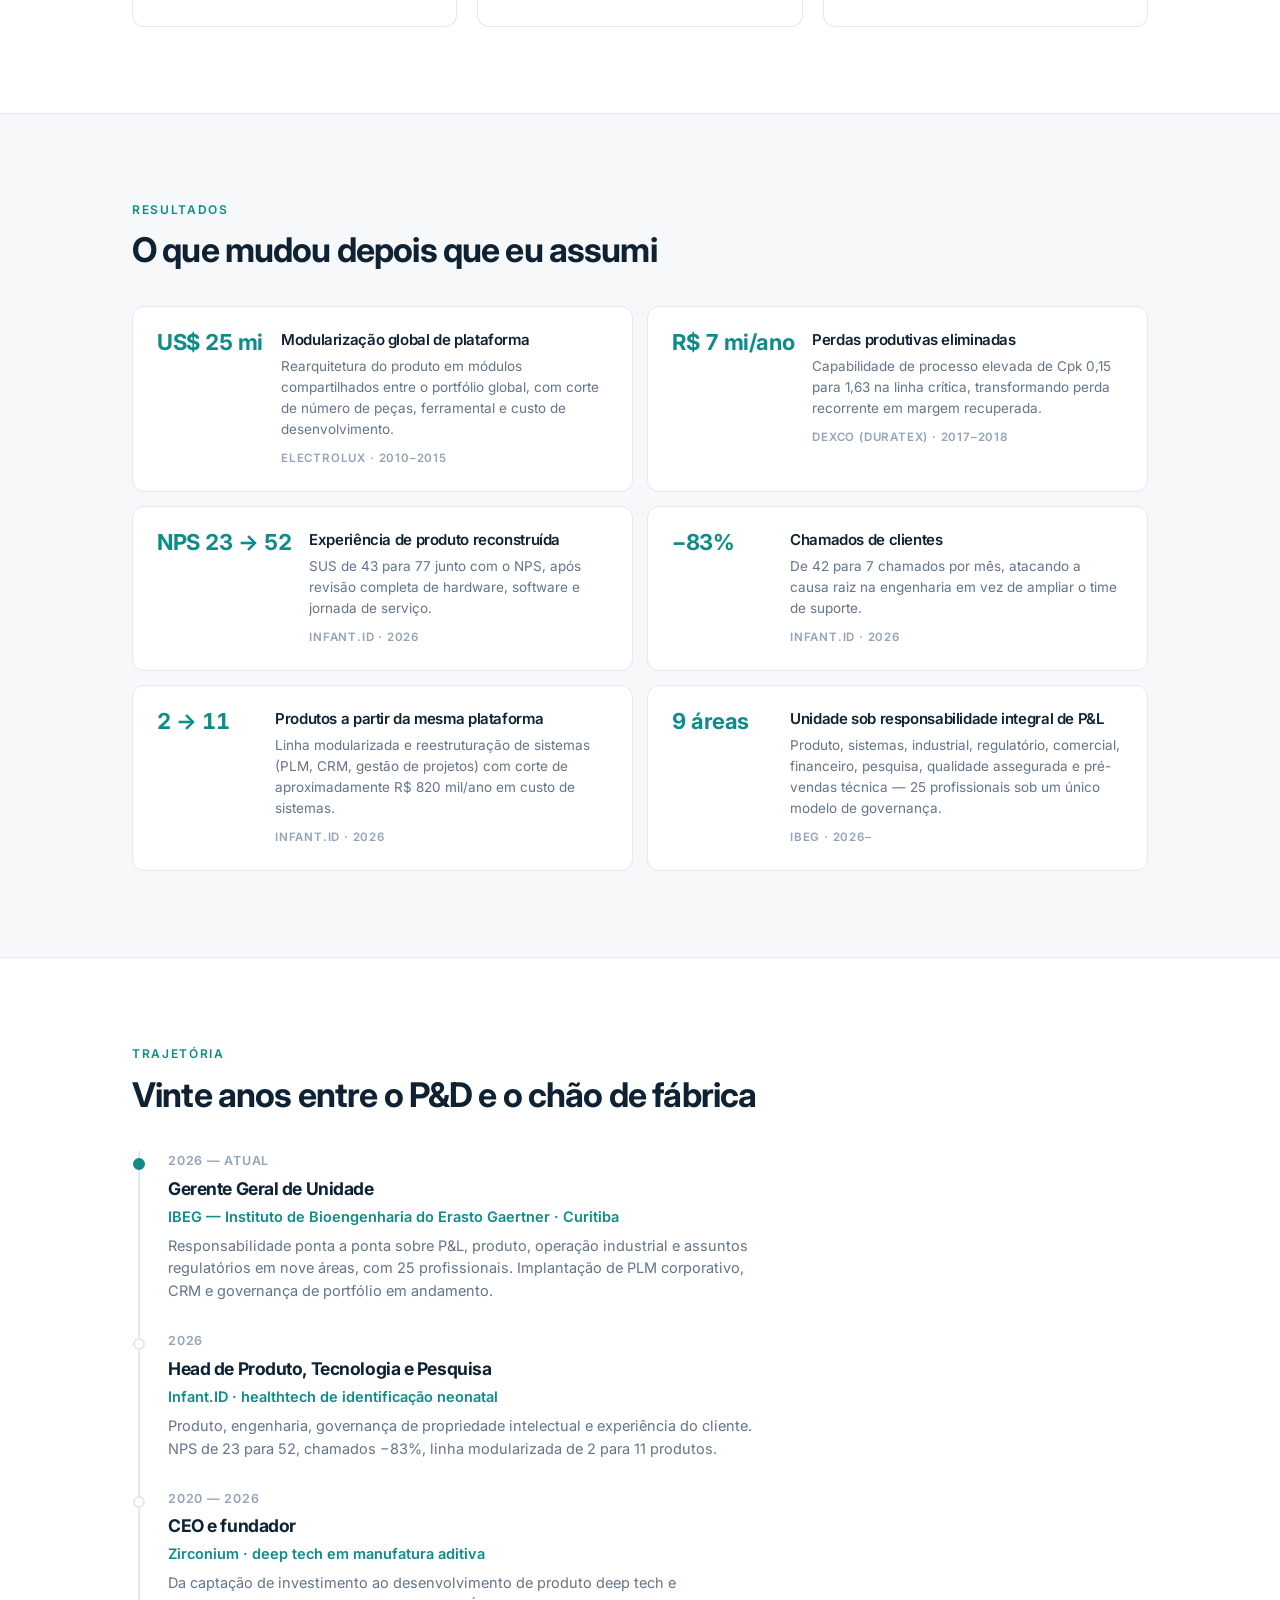
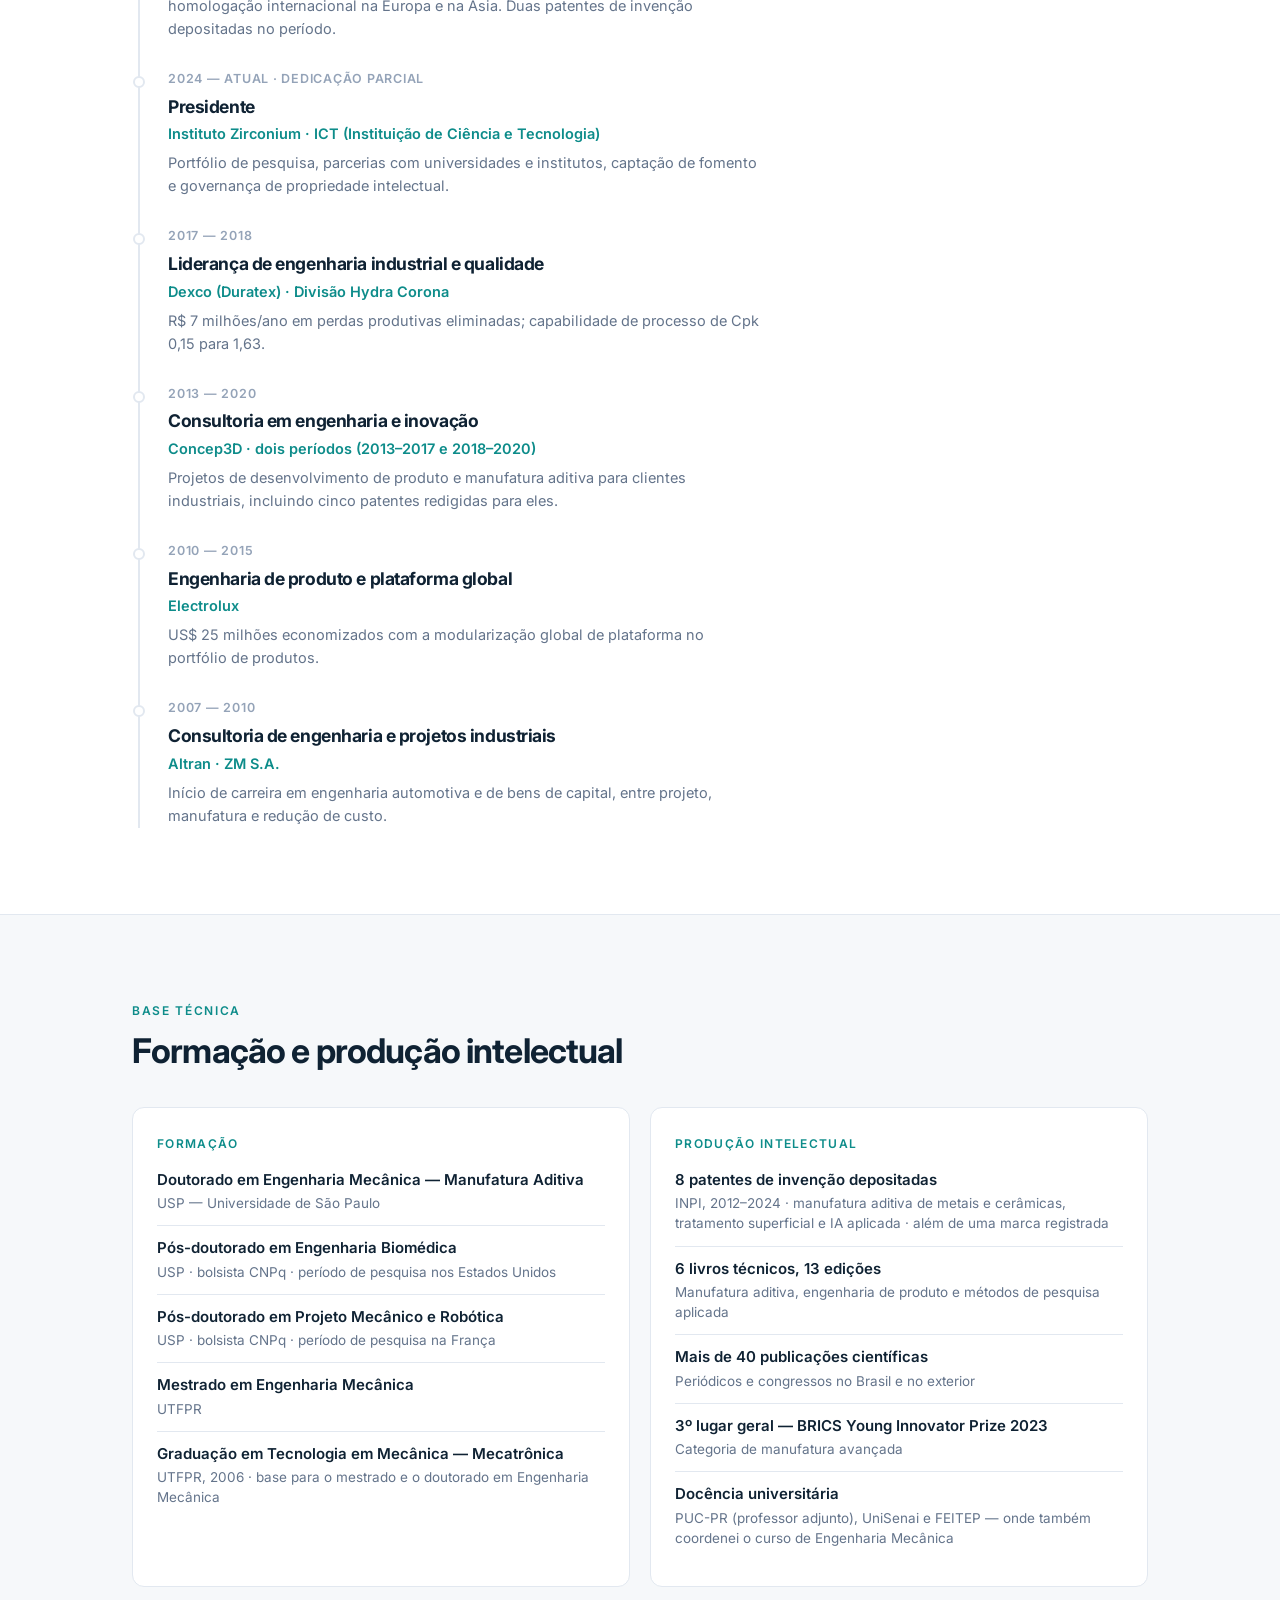
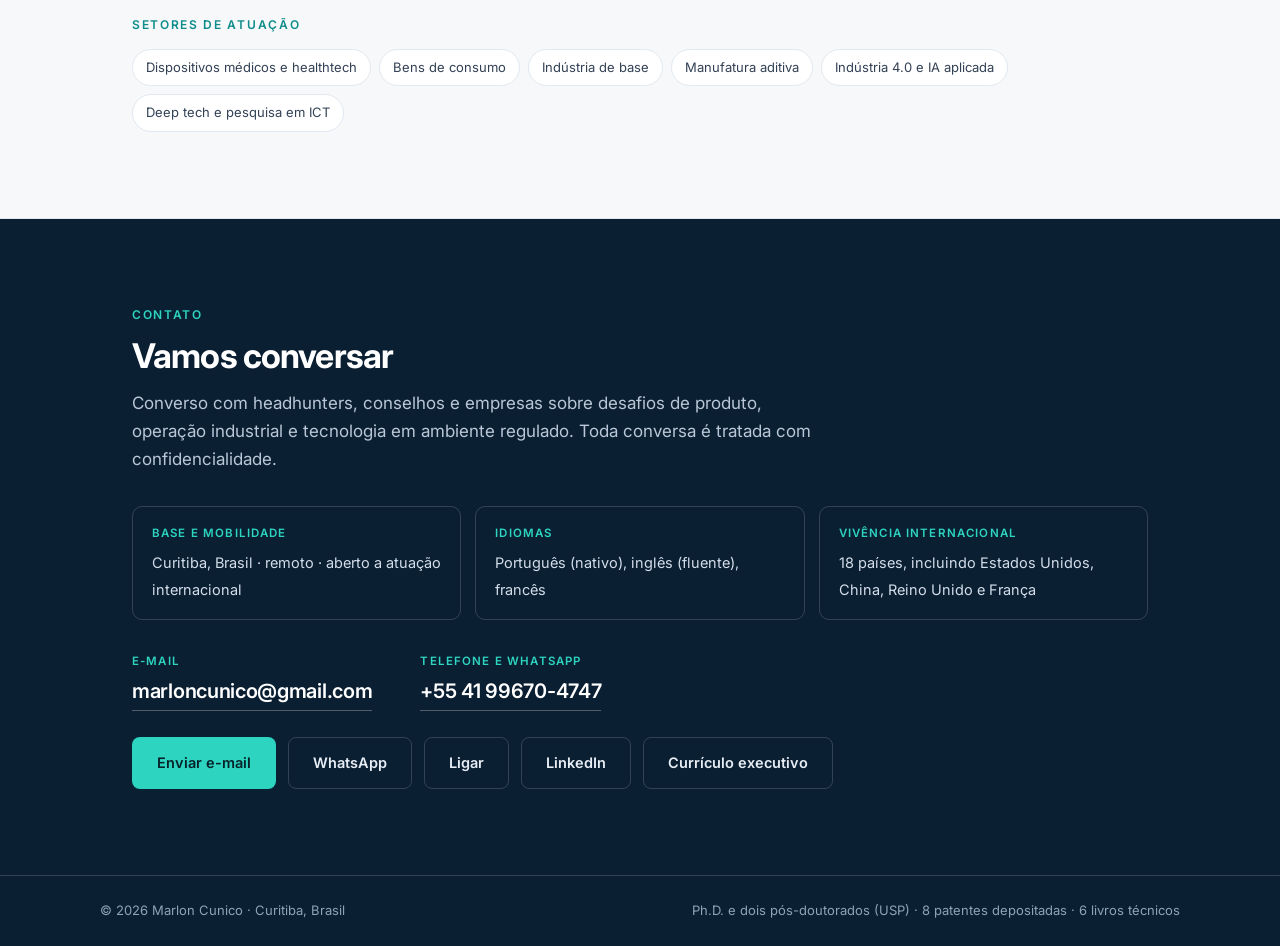
==== commit 4e4d787f: "Update index.html" ====
--- a/index.html
+++ b/index.html
@@ -1,6 +1,24 @@
 <!DOCTYPE html>
 <html lang="pt-BR">
 <head>
+  <!-- Google Tag Manager -->
+<script>(function(w,d,s,l,i){w[l]=w[l]||[];w[l].push({'gtm.start':
+new Date().getTime(),event:'gtm.js'});var f=d.getElementsByTagName(s)[0],
+j=d.createElement(s),dl=l!='dataLayer'?'&l='+l:'';j.async=true;j.src=
+'https://www.googletagmanager.com/gtm.js?id='+i+dl;f.parentNode.insertBefore(j,f);
+})(window,document,'script','dataLayer','GTM-KL75JTVR');</script>
+<!-- End Google Tag Manager -->
+
+  <!-- Google tag (gtag.js) -->
+<script async src="https://www.googletagmanager.com/gtag/js?id=G-QDK02YBFKL"></script>
+<script>
+  window.dataLayer = window.dataLayer || [];
+  function gtag(){dataLayer.push(arguments);}
+  gtag('js', new Date());
+
+  gtag('config', 'G-QDK02YBFKL');
+</script>
+  
 <meta charset="utf-8">
 <meta name="viewport" content="width=device-width, initial-scale=1">
 <title>Marlon Cunico — Executivo de P&D e Indústria | CEO, Gerente Geral, Diretor Industrial</title>
@@ -50,7 +68,12 @@
 </header>
 
 <main id="conteudo">
-
+  
+<!-- Google Tag Manager (noscript) -->
+<noscript><iframe src="https://www.googletagmanager.com/ns.html?id=GTM-KL75JTVR"
+height="0" width="0" style="display:none;visibility:hidden"></iframe></noscript>
+<!-- End Google Tag Manager (noscript) -->
+  
 <!-- ============================ HERO ============================ -->
 <section class="hero" id="topo">
   <div class="wrap hero-grid">
@@ -60,7 +83,7 @@
       <p class="tagline">Transformo tecnologia em produto vendável, industrializável e regulado. Vinte anos entre o P&amp;D e o chão de fábrica — healthtech, bens de consumo e indústria de base — com resultado medido em P&amp;L, não em artigo publicado.</p>
       <div class="actions">
         <a class="btn btn--primary" href="mailto:marloncunico@gmail.com?subject=Contato%20executivo">Falar comigo</a>
-        <a class="btn btn--ghost" href="https://docs.google.com/document/d/1lY-ezVRZNqF6hR2u0Ow3k0ZvVfF5Lm27/preview" target="_blank" rel="noopener">Ver currículo executivo</a>
+        <a class="btn btn--ghost" href="https://drive.google.com/file/d/14XH7ylB9glgFxS18YAsTc5bB_9QrBayX/view?usp=drive_link" target="_blank" rel="noopener">Ver currículo executivo</a>
       </div>
       <p class="meta">
         <span>Ph.D. e dois pós-doutorados — USP</span>
@@ -70,9 +93,9 @@
       </p>
     </div>
 
-    <!-- Para trocar a foto, substitua assets/img/marlon-cunico.jpg (proporção 4:5). -->
+    <!-- Para trocar a foto, substitua assets/img/marlon-cunico.png (proporção 4:5). -->
     <figure class="portrait">
-      <img src="assets/img/marlon-cunico.jpg" alt="Marlon Cunico" width="640" height="800" onerror="this.remove()">
+      <img src="assets/img/marlon-cunico.png" alt="Marlon Cunico" width="640" height="800" onerror="this.remove()">
       <span class="portrait-mono" aria-hidden="true">MC</span>
     </figure>
   </div>
@@ -370,7 +393,7 @@
       <a class="btn btn--ghost" href="https://wa.me/5541996704747" target="_blank" rel="noopener">WhatsApp</a>
       <a class="btn btn--ghost" href="tel:+5541996704747">Ligar</a>
       <a class="btn btn--ghost" href="https://www.linkedin.com/in/marlon-cunico-b2b38110/" target="_blank" rel="noopener">LinkedIn</a>
-      <a class="btn btn--ghost" href="https://docs.google.com/document/d/1lY-ezVRZNqF6hR2u0Ow3k0ZvVfF5Lm27/preview" target="_blank" rel="noopener">Currículo executivo</a>
+      <a class="btn btn--ghost" href="https://drive.google.com/file/d/14XH7ylB9glgFxS18YAsTc5bB_9QrBayX/view?usp=drive_link" target="_blank" rel="noopener">Currículo executivo</a>
     </div>
   </div>
 </section>
@@ -393,7 +416,7 @@
   "name": "Marlon Cunico",
   "alternateName": "Marlon Wesley Machado Cunico",
   "url": "https://www.marloncunico.com/",
-  "image": "https://www.marloncunico.com/assets/img/marlon-cunico.jpg",
+  "image": "https://www.marloncunico.com/assets/img/marlon-cunico.png",
   "telephone": "+55-41-99670-4747",
   "email": "mailto:marloncunico@gmail.com",
   "jobTitle": "Gerente Geral de Unidade",
